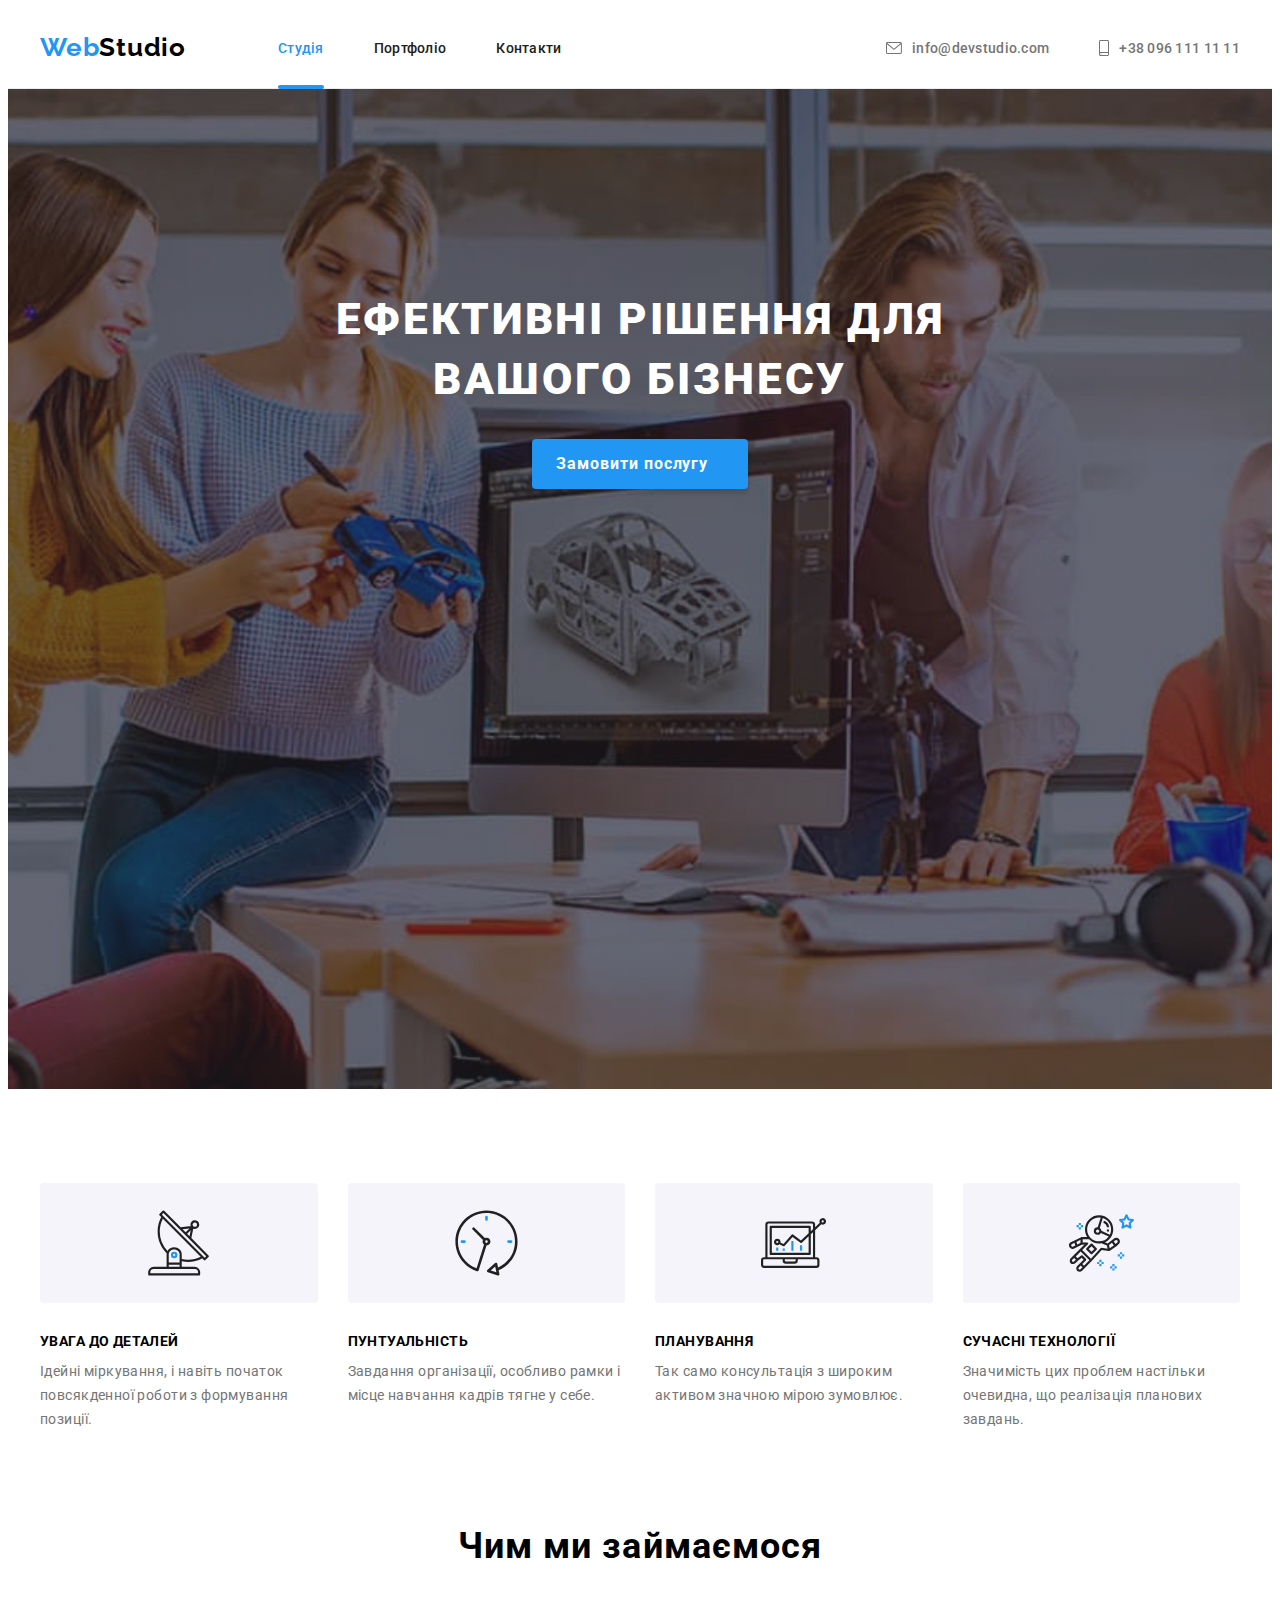
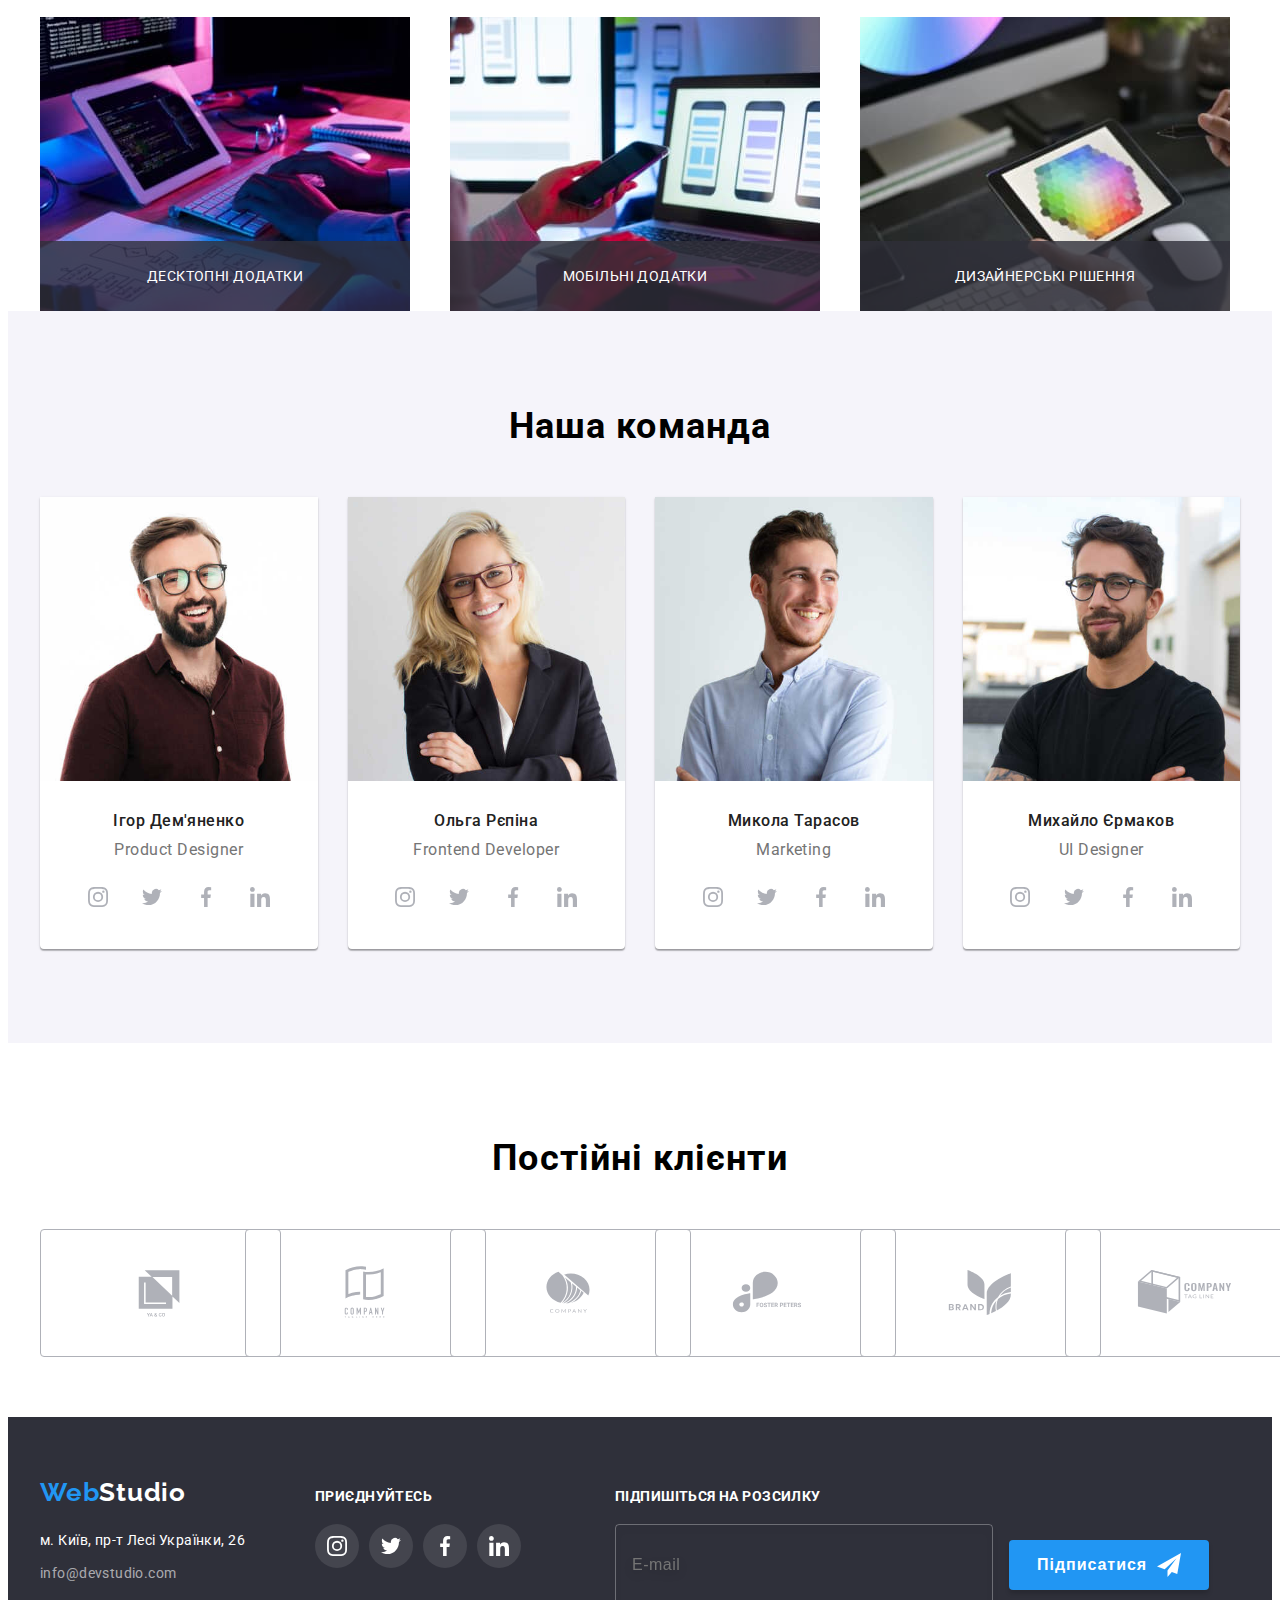
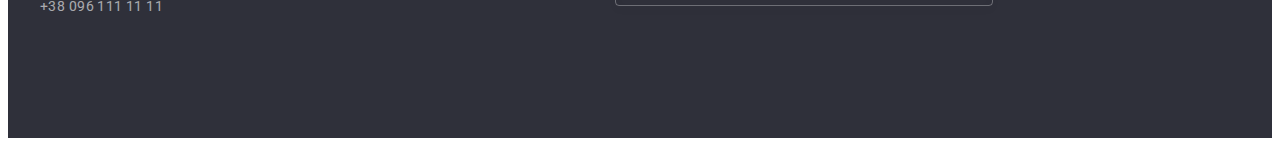
==== index.html @ 6d86aeab "portfolio-picture" ====
<!DOCTYPE html>
<html lang="uk">
  <head>
    <meta charset="UTF-8" />
    <meta http-equiv="X-UA-Compatible" content="IE=edge" />
    <meta name="viewport" content="width=device-width, initial-scale=1.0" />
    <title>Web Studio</title>
    <link
      rel="stylesheet"
      href="https://cdnjs.cloudflare.com/ajax/libs/modern-normalize/1.1.0/modern-normalize.min.css"
      integrity="sha512-wpPYUAdjBVSE4KJnH1VR1HeZfpl1ub8YT/NKx4PuQ5NmX2tKuGu6U/JRp5y+Y8XG2tV+wKQpNHVUX03MfMFn9Q=="
      crossorigin="anonymous"
      referrerpolicy="no-referrer"
    />
    <link rel="preconnect" href="https://fonts.gstatic.com" crossorigin />
    <link
      href="https://fonts.googleapis.com/css2?family=Raleway:wght@700&family=Roboto:wght@400;500;700;900&display=swap"
      rel="stylesheet"
    />
    <link
      rel="stylesheet"
      href="https://cdnjs.cloudflare.com/ajax/libs/animate.css/4.1.1/animate.min.css"
    />
    <link rel="stylesheet" href="./css/main.min.css" />
  </head>

  <body>
    <header class="header">
      <div class="container header__container">
        <nav class="navigation">
          <div class="logo">
            <a href="./index.html" class="logo__web navigation__logo"
              >Web<span class="logo__studio">Studio</span></a
            >
          </div>
          <ul class="list site-nav navigation__site-nav">
            <li class="site-nav__item">
              <a href="./index.html" class="link navigation__site-nav-link site-nav__link site-nav__link--active ">Студія</a>
            </li>
            <li class="site-nav__item">
              <a href="./portfolio.html" class="link navigation__site-nav-link site-nav__link ">Портфоліо</a>
            </li>
            <li class="site-nav__item"><a href="#" class="link navigation__site-nav-link site-nav__link ">Контакти</a></li>
          </ul>
        </nav>
        <ul class="list contacts header__contacts">
          <li class="header__contacts-item contacts__item">
            <a href="mailto:info@devstudio.com" class="link contacts__contact"
              ><svg width="16px" height="12px" class="contacts__icon">
                <use href="./images/icons.svg#icon-envelope"></use></svg
              >info@devstudio.com</a
            >
          </li>
          <li class="header__contacts-item contacts__item">
            <a href="tel:+380961111111" class="link contacts__contact"
              ><svg width="10px" height="16px" class="contacts__icon">
                <use href="./images/icons.svg#icon-smartphone"></use></svg
              >+38 096 111 11 11</a
            >
          </li>
        </ul>
        <button type="button" class="menu-open">
          <svg width="24px" height="16px" class="menu-icon" data-menu-open>
            <use href="./images/icons.svg#icon-menu"></use></svg
              >
        </button>
      </div>
      <div class="mob-menu is-hidden" data-menu>
        <div class="container">
          <div class="mob-menu-top">
          <button type="button" class="menu-close" data-menu-close>
            <svg width="19px" height="19px" class="menu-close-icon">
              <use href="./images/icons.svg#icon-menu-close"></use></svg
                >
          </button>
        
          <ul class="list mob-menu-nav">
                <li class="menu-nav-item">
                  <a href="./index.html" class="link mob-menu-nav-link ">Студія</a>
                </li>
                <li class="menu-nav-item">
                  <a href="./portfolio.html" class="link mob-menu-nav-link">Портфоліо</a>
                </li>
                <li class="menu-nav-item"><a href="#" class="link mob-menu-nav-link">Контакти</a></li>
          </ul>
        </div>
        <div class="mob-menu-button">
          <ul class="list mob-contacts">
            <li class="mob-contacts-item">
                <a href="tel:+380961111111" class="link mob-contacts-tel"
                  >+38 096 111 11 11</a
                >
              </li>
              <li class="mob-contacts-item">
                <a href="mailto:info@devstudio.com" class="link mob-contacts-mail"
                  >info@devstudio.com</a
                >
              </li>
              
          </ul>
          <ul class="mob-soc-list list">
                      <li class="mob-soc-item">
                        <a
                          href=""
                          class="mob-soc-link link"
                          target="_blank"
                          rel="noopener noreferrer nofollow"
                        >
                          Instagram</a>
                      </li>
                      <li class="mob-soc-item">
                        <a
                          href=""
                          class="mob-soc-link link"
                          target="_blank"
                          rel="noopener noreferrer nofollow"
                          >Twitter</a>
                      </li>
                      <li class="mob-soc-item">
                        <a
                          href=""
                          class="mob-soc-link link"
                          target="_blank"
                          rel="noopener noreferrer nofollow"
                          >Facebook</a>
                      </li>
                      <li class="mob-soc-item">
                        <a
                          href=""
                          class="mob-soc-link link"
                          target="_blank"
                          rel="noopener noreferrer nofollow"
                          >Linkedin</a>
                      </li>
                    </ul>
        </div>
        </div>
      </div>
    </header>

    <main>
      <section class="hero">
        <div class="container">
          <h1 class="hero__tittle">Ефективні рішення для вашого бізнесу</h1>
          <button type="button" class="button hero__button" data-modal-open>
            Замовити послугу
          </button>
        </div>
      </section>

      <section class="section features">
        <div class="container">
          <h2 class="invisible section-tittle">Наш підхід</h2>
          <ul class="features__list">
            <li class="features__item">
              <div class="features__list-container">
                <svg width="65px" height="70px" class="features__icon">
                  <use href="./images/icons.svg#icon-antenna"></use>
                </svg>
              </div>
              <h3 class="features__tittle">Увага до деталей</h3>
              <p class="features__text">
                Ідейні міркування, і навіть початок повсякденної роботи з
                формування позиції.
              </p>
            </li>
            <li class="features__item">
              <div class="features__list-container">
                <svg width="65px" height="70px" class="features__icon">
                  <use href="./images/icons.svg#icon-clock"></use>
                </svg>
              </div>
              <h3 class="features__tittle">Пунтуальність</h3>
              <p class="features__text">
                Завдання організації, особливо рамки і місце навчання кадрів
                тягне у себе.
              </p>
            </li>
            <li class="features__item">
              <div class="features__list-container">
                <svg width="65px" height="70px" class="features__icon">
                  <use href="./images/icons.svg#icon-diagram"></use>
                </svg>
              </div>
              <h3 class="features__tittle">Планування</h3>
              <p class="features__text">
                Так само консультація з широким активом значною мірою зумовлює.
              </p>
            </li>
            <li class="features__item">
              <div class="features__list-container">
                <svg width="65px" height="70px" class="features__icon">
                  <use href="./images/icons.svg#icon-astronaut"></use>
                </svg>
              </div>
              <h3 class="features__tittle">Сучасні технології</h3>
              <p class="features__text">
                Значимість цих проблем настільки очевидна, що реалізація
                планових завдань.
              </p>
            </li>
          </ul>
        </div>
      </section>
      <section class="our-work section">
        <div class="container">
          <h2 class="our-work-head section-tittle">Чим ми займаємося</h2>
          <ul class="our-work-list list">
            <li class="our-work-item">
              <p class="our-work-first">
                <img
                  src="./images/img11.jpg"
                  alt="Комп’ютерні додатки"
                  width="370"
                  height="294"
                />
                <p class="our-work-second">Десктопні додатки</p>
              </p>
            </li>
            <li class="our-work-item">
              <p class="our-work-first">
                <img
                  src="./images/img12.jpg"
                  alt="Мобільні додатки"
                  width="370"
                  height="294"
                />
                <p class="our-work-second">Мобільні додатки</p>
              </p>
            </li>
            <li class="our-work-item">
              <p class="our-work-first">
                <img
                  src="./images/img13.jpg"
                  alt="Дизайнерські рішення"
                  width="370"
                  height="294"
                />
                <p class="our-work-second">Дизайнерські рішення</p>
              </p>
            </li>
          </ul>
        </div>
      </section>
      <section class="section team">
        <div class="container">
          <h2 class="our-team section-tittle">Наша команда</h2>
          <ul class="our-team-list list">
            <li class="our-team-item">
              <picture>
                <source srcset="./images/team/img21.jpg 1x, ./images/team/img21-2x.jpg 2x"
                media="(min-width: 1200px)"/>
                <source srcset="./images/team/img21-tablet.jpg 1x, ./images/team/img21-tablet-2x.jpg 2x"
                media="(min-width: 768px)"/>
                <source srcset="./images/team/img21-mobile.jpg 1x, ./images/team/img21-mobile-2x.jpg 2x
                media="(max-width: 767px)"/>
              </picture>
              <img
                src="./images/team/img21-mobile.jpg"
                alt="Фото Ігор Дем'яненко"
                width="450"
                height="260"
              />
                    <div class="our-team-personal">
                <h3>Ігор Дем'яненко</h3>
                <p lang="en">Product Designer</p>
                <ul class="team-soc-list list">
                  <li class="team-soc-item">
                    <a
                      href=""
                      class="team-soc-link link"
                      target="_blank"
                      rel="noopener noreferrer nofollow"
                    >
                      <svg class="team-soc-icon" width="20" height="20">
                        <use
                          href="./images/icons.svg#icon-instagram"
                        ></use></svg
                    ></a>
                  </li>
                  <li class="team-soc-item">
                    <a
                      href=""
                      class="team-soc-link link"
                      target="_blank"
                      rel="noopener noreferrer nofollow"
                      ><svg class="team-soc-icon" width="20" height="20">
                        <use href="./images/icons.svg#icon-twitter"></use></svg
                    ></a>
                  </li>
                  <li class="team-soc-item">
                    <a
                      href=""
                      class="team-soc-link link"
                      target="_blank"
                      rel="noopener noreferrer nofollow"
                      ><svg class="team-soc-icon" width="20" height="20">
                        <use href="./images/icons.svg#icon-facebook"></use></svg
                    ></a>
                  </li>
                  <li class="team-soc-item">
                    <a
                      href=""
                      class="team-soc-link link"
                      target="_blank"
                      rel="noopener noreferrer nofollow"
                      ><svg class="team-soc-icon" width="20" height="20">
                        <use href="./images/icons.svg#icon-linkedin"></use></svg
                    ></a>
                  </li>
                </ul>
              </div>
            </li>
            <li class="our-team-item">
              <picture>
                <source srcset="./images/team/img22.jpg 1x, ./images/team/img22-2x.jpg 2x"
                media="(min-width: 1200px)"/>
                <source srcset="./images/team/img22-tablet.jpg 1x, ./images/team/img22-tablet-2x.jpg 2x"
                media="(min-width: 768px)"/>
                <source srcset="./images/team/img22-mobile.jpg 1x, ./images/team/img22-mobile-2x.jpg 2x
                media="(max-width: 767px)"/>
              </picture>
              <img
                src="./images/team/img22-mobile.jpg"
                alt="Фото Ольга Рєпіна"
                width="450"
                height="260"
              />
              <div class="our-team-personal">
                <h3>Ольга Рєпіна</h3>
                <p lang="en">Frontend Developer</p>
                <ul class="team-soc-list list">
                  <li class="team-soc-item">
                    <a
                      href=""
                      class="team-soc-link link"
                      target="_blank"
                      rel="noopener noreferrer nofollow"
                    >
                      <svg class="team-soc-icon" width="20" height="20">
                        <use
                          href="./images/icons.svg#icon-instagram"
                        ></use></svg
                    ></a>
                  </li>
                  <li class="team-soc-item">
                    <a
                      href=""
                      class="team-soc-link link"
                      target="_blank"
                      rel="noopener noreferrer nofollow"
                      ><svg class="team-soc-icon" width="20" height="20">
                        <use href="./images/icons.svg#icon-twitter"></use></svg
                    ></a>
                  </li>
                  <li class="team-soc-item">
                    <a
                      href=""
                      class="team-soc-link link"
                      target="_blank"
                      rel="noopener noreferrer nofollow"
                      ><svg class="team-soc-icon" width="20" height="20">
                        <use href="./images/icons.svg#icon-facebook"></use></svg
                    ></a>
                  </li>
                  <li class="team-soc-item">
                    <a
                      href=""
                      class="team-soc-link link"
                      target="_blank"
                      rel="noopener noreferrer nofollow"
                      ><svg class="team-soc-icon" width="20" height="20">
                        <use href="./images/icons.svg#icon-linkedin"></use></svg
                    ></a>
                  </li>
                </ul>
              </div>
            </li>
            <li class="our-team-item">
              <picture>
                <source srcset="./images/team/img23.jpg 1x, ./images/team/img23-2x.jpg 2x"
                media="(min-width: 1200px)"/>
                <source srcset="./images/team/img23-tablet.jpg 1x, ./images/team/img23-tablet-2x.jpg 2x"
                media="(min-width: 768px)"/>
                <source srcset="./images/team/img23-mobile.jpg 1x, ./images/team/img23-mobile-2x.jpg 2x
                media="(max-width: 767px)"/>
              </picture>
              <img
                src="./images/team/img23-mobile.jpg"
                alt="Фото Микола Тарасов"
                width="450"
                height="260"
              />
              <div class="our-team-personal">
                <h3>Микола Тарасов</h3>
                <p lang="en">Marketing</p>
                <ul class="team-soc-list list">
                  <li class="team-soc-item">
                    <a
                      href=""
                      class="team-soc-link link"
                      target="_blank"
                      rel="noopener noreferrer nofollow"
                    >
                      <svg class="team-soc-icon" width="20" height="20">
                        <use
                          href="./images/icons.svg#icon-instagram"
                        ></use></svg
                    ></a>
                  </li>
                  <li class="team-soc-item">
                    <a
                      href=""
                      class="team-soc-link link"
                      target="_blank"
                      rel="noopener noreferrer nofollow"
                      ><svg class="team-soc-icon" width="20" height="20">
                        <use href="./images/icons.svg#icon-twitter"></use></svg
                    ></a>
                  </li>
                  <li class="team-soc-item">
                    <a
                      href=""
                      class="team-soc-link link"
                      target="_blank"
                      rel="noopener noreferrer nofollow"
                      ><svg class="team-soc-icon" width="20" height="20">
                        <use href="./images/icons.svg#icon-facebook"></use></svg
                    ></a>
                  </li>
                  <li class="team-soc-item">
                    <a
                      href=""
                      class="team-soc-link link"
                      target="_blank"
                      rel="noopener noreferrer nofollow"
                      ><svg class="team-soc-icon" width="20" height="20">
                        <use href="./images/icons.svg#icon-linkedin"></use></svg
                    ></a>
                  </li>
                </ul>
              </div>
            </li>
            <li class="our-team-item">
              <picture>
                <source srcset="./images/team/img24.jpg 1x, ./images/team/img24-2x.jpg 2x"
                media="(min-width: 1200px)"/>
                <source srcset="./images/team/img24-tablet.jpg 1x, ./images/team/img24-tablet-2x.jpg 2x"
                media="(min-width: 768px)"/>
                <source srcset="./images/team/img24-mobile.jpg 1x, ./images/team/img24-mobile-2x.jpg 2x
                media="(max-width: 767px)"/>
              </picture>
              <img
                src="./images/team/img24-mobile.jpg"
                alt="Фото Михайло Єрмаков"
                width="450"
                height="260"
              />
              <div class="our-team-personal">
                <h3>Михайло Єрмаков</h3>
                <p lang="en">UI Designer</p>
                <ul class="team-soc-list list">
                  <li class="team-soc-item">
                    <a
                      href=""
                      class="team-soc-link link"
                      target="_blank"
                      rel="noopener noreferrer nofollow"
                    >
                      <svg class="team-soc-icon" width="20" height="20">
                        <use
                          href="./images/icons.svg#icon-instagram"
                        ></use></svg
                    ></a>
                  </li>
                  <li class="team-soc-item">
                    <a
                      href=""
                      class="team-soc-link link"
                      target="_blank"
                      rel="noopener noreferrer nofollow"
                      ><svg class="team-soc-icon" width="20" height="20">
                        <use href="./images/icons.svg#icon-twitter"></use></svg
                    ></a>
                  </li>
                  <li class="team-soc-item">
                    <a
                      href=""
                      class="team-soc-link link"
                      target="_blank"
                      rel="noopener noreferrer nofollow"
                      ><svg class="team-soc-icon" width="20" height="20">
                        <use href="./images/icons.svg#icon-facebook"></use></svg
                    ></a>
                  </li>
                  <li class="team-soc-item">
                    <a
                      href=""
                      class="team-soc-link link"
                      target="_blank"
                      rel="noopener noreferrer nofollow"
                      ><svg class="team-soc-icon" width="20" height="20">
                        <use href="./images/icons.svg#icon-linkedin"></use></svg
                    ></a>
                  </li>
                </ul>
              </div>
            </li>
          </ul>
        </div>
      </section>

      <section class="section clients">
        <div class="container">
          <h2 class="our-clients section-tittle">Постійні клієнти</h2>
          <ul class="our-clients-list list">
            <li class="our-clients-link">
              <a class="our-clients-item" href="./index.html">
                <svg width="106px" height="60" class="our-clients-icon">
                  <use href="./images/icons.svg#icon-logo-one"></use>
                </svg>
              </a>
            </li>
            <li class="our-clients-link">
              <a class="our-clients-item" href="./index.html">
                <svg width="106px" height="60" class="our-clients-icon">
                  <use href="./images/icons.svg#icon-logo-two"></use>
                </svg>
              </a>
            </li>
            <li class="our-clients-link">
              <a class="our-clients-item" href="./index.html">
                <svg width="106px" height="60" class="our-clients-icon">
                  <use href="./images/icons.svg#icon-logo-three"></use>
                </svg>
              </a>
            </li>
            <li class="our-clients-link">
              <a class="our-clients-item" href="./index.html">
                <svg width="106px" height="60" class="our-clients-icon">
                  <use href="./images/icons.svg#icon-logo-four"></use>
                </svg>
              </a>
            </li>
            <li class="our-clients-link">
              <a class="our-clients-item" href="./index.html">
                <svg width="106px" height="60" class="our-clients-icon">
                  <use href="./images/icons.svg#icon-logo-five"></use>
                </svg>
              </a>
            </li>
            <li class="our-clients-link">
              <a class="our-clients-item" href="./index.html">
                <svg width="106px" height="60" class="our-clients-icon">
                  <use href="./images/icons.svg#icon-logo-six"></use>
                </svg>
              </a>
            </li>
          </ul>
        </div>
      </section>
    </main>
    <footer class="footer">
      <div class="footer-main container">
        <div class="footer-tablet">
          <div class="footer-contacts">
            <div class="logo">
              <a href="/index.html" class="logo__web footer__logo"
                >Web<span class="logo__studio--footer">Studio</span></a
              >
            </div>
            <address class="footer-cont">
              <ul class="footer-list list">
                <li class="footer-item">
                  <a
                    href="https://goo.gl/maps/CPtrU1FHBa2aNyZL9"
                    target="_blank"
                    rel="noopener noreferrer nofollow"
                    class="adress"
                    >м. Київ, пр-т Лесі Українки, 26</a
                  >
                </li>
                <li class="footer-item">
                  <a href="mailto:info@devstudio.com" class="adress contact"
                    >info@devstudio.com</a
                  >
                </li>
                <li class="footer-item">
                  <a href="tel:+380961111111" class="contact"
                    >+38 096 111 11 11</a
                  >
                </li>
              </ul>
            </address>
          </div>
          <div class="footer-soc">
            <p class="footer-soc-title">Приєднуйтесь</p>
            <ul class="footer-soc-list list">
              <li class="footer-soc-item">
                <a
                  href=""
                  class="footer-soc-link link"
                  target="_blank"
                  rel="noopener noreferrer nofollow"
                >
                  <svg class="footer-soc-icon" width="20" height="20">
                    <use href="./images/icons.svg#icon-instagram"></use></svg
                ></a>
              </li>
              <li class="footer-soc-item">
                <a
                  href=""
                  class="footer-soc-link link"
                  target="_blank"
                  rel="noopener noreferrer nofollow"
                  ><svg class="footer-soc-icon" width="20" height="20">
                    <use href="./images/icons.svg#icon-twitter"></use></svg
                ></a>
              </li>
              <li class="footer-soc-item">
                <a
                  href=""
                  class="footer-soc-link link"
                  target="_blank"
                  rel="noopener noreferrer nofollow"
                  ><svg class="footer-soc-icon" width="20" height="20">
                    <use href="./images/icons.svg#icon-facebook"></use></svg
                ></a>
              </li>
              <li class="footer-soc-item">
                <a
                  href=""
                  class="footer-soc-link link"
                  target="_blank"
                  rel="noopener noreferrer nofollow"
                  ><svg class="footer-soc-icon" width="20" height="20">
                    <use href="./images/icons.svg#icon-linkedin"></use></svg
                ></a>
              </li>
            </ul>
          </div>
        </div>
        <div class="footer-subs">
          <p class="footer-soc-title">Підпишіться на розсилку</p>
          <form name="subscribe" class="footer-form">
            <label for="subscribe-email"></label>
            <input type="email" name="user-subs" class="modal-subs" placeholder="E-mail"
          required
          id="subscribe-email">
          <button type="submit" class="footer-button">Підписатися<svg class="footer-telegram" width="24" height="24">
                  <use href="./images/icons.svg#icon-send"></use></svg
              >            </button>
          </form>
          
        </div>
      </div>
    </footer>
    <div class="backdrop is-hidden" data-modal>
      <div class="modal">
        <button type="button" class="modal-close" data-modal-close>
          <svg class="modal-close-icon" width="18" height="18">
            <use href="./images/icons.svg#icon-close"></use>
          </svg>
        </button>
        <p class="modal-tittle">Залиште свої дані, ми вам передзвонимо</p>
        <form class="modal-form">
          <div class="modal-field">
            <label for="user-name" class="input-label">Ім’я</label>
            <div class="input-wrap">
              <input
                type="text"
                name="user-name"
                class="modal-input"
                placeholder=" "
                required
                id="user-name"
              />
              <svg class="modal-input-icon" width="18" height="18">
                <use href="./images/icons.svg#icon-person-black"></use>
              </svg>
            </div>
          </div>
          <div class="modal-field">
            <label for="user-phone" class="input-label">Телефон</label>
            <div class="input-wrap">
              <input
                type="tel"
                name="user-tel"
                class="modal-input"
                placeholder=" "
                required
                id="user-phone"
              />
              <svg class="modal-input-icon" width="18" height="18">
                <use href="./images/icons.svg#icon-phone-black"></use>
              </svg>
            </div>
          </div>
          <div class="modal-field">
            <label for="user-email" class="input-label">Пошта</label>
            <div class="input-wrap">
              <input
                type="email"
                name="user-email"
                class="modal-input"
                placeholder=" "
                required
                id="user-email"
              />
              <svg class="modal-input-icon" width="18" height="18">
                <use href="./images/icons.svg#icon-email-black"></use>
              </svg>
            </div>
          </div>
          <div class="modal-comment">
            <label for="user-comment" class="input-label">Коментар</label>
            <textarea
              name="user-comment"
              id="user-comment"
              class="modal-text"
              placeholder="Введіть текст"
            ></textarea>
          </div>
          <div class="checkbox-field">
            <label class="checkbox-label">
              <input
                type="checkbox"
                class="checkbox-input"
                name="agree-user"
                value="css"
              />
              <svg class="checkbox-icon" width="16" height="15">
                <use href="./images/icons.svg#icon-check"></use>
              </svg>
              <span class="checkbox-text"
                >Погоджуюся з розсилкою та приймаю </span
              ><a href="" class="checkbox-ok">Умови договору</a>
            </label>
          </div>
          <button type="submit" class="modal-button">Відправити</button>
        </form>
      </div>
    </div>
    <script src="./js/modal.js"></script>
    <script src="./js/menu.js"></script>
  </body>
</html>
---- css/main.min.css ----
:root{--primary-text-color: #757575;--secondary-text-color: #212121;--white-color: #ffffff;--black-color: #000000;--background-our-team: #f5f4fa;--background-hero-footer: #2f303a;--accent-color: #2196f3;--footer-contacts: rgba(255, 255, 255, 0.6);--icon-color: #afb1b8;--portfolio-works: #eeeeee;--us-distance: 94px;--transition-root-duration: 250ms;--transition-root-timing: cubic-bezier(0.4, 0, 0.2, 1);--hero-gradient: linear-gradient( rgba(47, 48, 58, 0.4), rgba(47, 48, 58, 0.4) )}.invisible{position:absolute;white-space:nowrap;width:1px;height:1px;overflow:hidden;border:0;padding:0;clip:rect(0 0 0 0);-webkit-clip-path:inset(50%);clip-path:inset(50%);margin:-1px}p,h1,h2,h3,h4,h5,h6{margin:0}ul,ol{margin:0;padding-left:0}button{cursor:pointer}address{font-style:normal}img{display:block;max-width:100%;height:auto}body{background-color:var(--white-color);color:var(--primary-text-color);font-family:"Roboto",sans-serif}.list{list-style:none}.link{text-decoration:none;font-weight:500;font-size:14px;line-height:1.1428571429;letter-spacing:.02em}.link{color:var(--secondary-text-color)}.contacts__contact,.menu-close,.menu-open,.modal,.backdrop,.button{transition-duration:var(--transition-root-duration);transition-timing-function:var(--transition-root-timing)}.footer-telegram,.modal-input-icon{transform:translateY(-50%);top:50%}.is-hidden{opacity:0;visibility:hidden;pointer-events:none}.container{width:100%;padding-left:15px;padding-right:15px;margin:0 auto}@media screen and (min-width: 480px){.container{max-width:480px}}@media screen and (min-width: 768px){.container{max-width:768px}}@media screen and (min-width: 1200px){.container{max-width:1200px}}.button{font-family:inherit;font-weight:700;font-size:16px;line-height:1.875;letter-spacing:.06em;color:var(--white-color);background:var(--accent-color);box-shadow:0px 4px 4px rgba(0,0,0,.15);border:none;border-radius:4px;cursor:pointer;min-width:216px;transition-property:background-color}.button:hover,.button:focus{background-color:#188ce8}.section-tittle{text-align:center;font-weight:700;font-size:36px;line-height:1.1666666667;letter-spacing:.03em;color:var(--black-color)}.backdrop{width:100%;height:100%;background:rgba(0,0,0,.2);position:fixed;top:0;transition-property:opacity,visibility}.modal{width:450px;min-height:581px;background-color:var(--white-color);border-radius:4px;position:absolute;top:50%;left:50%;padding:40px;transform:translate(-50%, -50%) rotate(0);transition-property:transform,border-radius}@media screen and (min-width: 768px){.modal{width:450px}}@media screen and (min-width: 1200px){.modal{width:528px}}.backdrop.is-hidden .modal{transform:translate(-50%, -50%) scale(2.5);border-radius:50%}.modal-close{width:30px;height:30px;background-color:rgba(0,0,0,0);border:1px solid rgba(0,0,0,.1);border-radius:50%;position:absolute;right:8px;top:8px;display:flex;align-items:center;justify-content:center;cursor:pointer}.modal-close-icon:hover,.modal-close-icon:focus{fill:var(--accent-color)}.modal-tittle{font-weight:700;font-size:20px;line-height:1.15;text-align:center;letter-spacing:.03em;color:var(--secondary-text-color);margin-bottom:12px}.modal-field{margin-bottom:10px}.input-wrap{position:relative}.modal-input{width:100%;height:40px;border:1px solid rgba(33,33,33,.2);border-radius:4px;padding-left:30px;outline:rgba(0,0,0,0)}.modal-input:focus{border-color:var(--accent-color)}.modal-input:hover{cursor:pointer}.modal-input:not(:focus):not(:-moz-placeholder-shown):valid{background-color:rgba(0,128,0,.373)}.modal-input:not(:focus):not(:-ms-input-placeholder):valid{background-color:rgba(0,128,0,.373)}.modal-input:not(:focus):not(:placeholder-shown):valid{background-color:rgba(0,128,0,.373)}.modal-input:not(:focus):not(:-moz-placeholder-shown):invalid{background-color:rgba(128,32,0,.373)}.modal-input:not(:focus):not(:-ms-input-placeholder):invalid{background-color:rgba(128,32,0,.373)}.modal-input:not(:focus):not(:placeholder-shown):invalid{background-color:rgba(128,32,0,.373)}.modal-input::-moz-placeholder{color:var(--accent-color);font-size:12px;line-height:1.1666666667;letter-spacing:.01em;color:rgba(117,117,117,.5)}.modal-input:-ms-input-placeholder{color:var(--accent-color);font-size:12px;line-height:1.1666666667;letter-spacing:.01em;color:rgba(117,117,117,.5)}.modal-input::placeholder{color:var(--accent-color);font-size:12px;line-height:1.1666666667;letter-spacing:.01em;color:rgba(117,117,117,.5)}.modal-text{width:100%;height:120px;border:1px solid rgba(33,33,33,.2);border-radius:5px;padding:16px 12px;resize:none;border:1px solid rgba(33,33,33,.2);border-radius:4px}.modal-text:focus{outline-color:var(--accent-color);fill:var(--accent-color)}.modal-text:hover{cursor:pointer}.modal-text::-moz-placeholder{font-size:12px;line-height:1.1666666667;letter-spacing:.01em;color:rgba(117,117,117,.5)}.modal-text:-ms-input-placeholder{font-size:12px;line-height:1.1666666667;letter-spacing:.01em;color:rgba(117,117,117,.5)}.modal-text::placeholder{font-size:12px;line-height:1.1666666667;letter-spacing:.01em;color:rgba(117,117,117,.5)}.input-label{font-size:12px;line-height:1.1666666667;color:var(--primary-text-color);margin-bottom:4px}.modal-input-icon{position:absolute;left:8px}.modal-input:focus+.modal-input-icon{fill:var(--accent-color)}.modal-comment{margin-bottom:20px;font-size:12px;line-height:1.1666666667;letter-spacing:.01em;font-size:12px;line-height:1.1666666667;letter-spacing:.01em}.modal-button{font-family:inherit;font-weight:700;font-size:16px;line-height:1.875;letter-spacing:.06em;display:flex;display:block;align-items:center;text-align:center;color:var(--white-color);background:var(--accent-color);box-shadow:0px 4px 4px rgba(0,0,0,.15);border:none;border-radius:4px;cursor:pointer;min-width:200px;padding:10px 52px;margin:0 auto;transition-property:background-color;transition-duration:var(--transition-root-duration);transition-timing-function:var(--transition-root-timing)}.modal-button:hover,.modal-button:focus{background-color:#188ce8}.checkbox-input{position:absolute;white-space:nowrap;width:1px;height:1px;overflow:hidden;border:0;padding:0;clip:rect(0 0 0 0);-webkit-clip-path:inset(50%);clip-path:inset(50%);margin:-1px}.checkbox-label{display:flex;align-items:center;justify-content:center;margin-bottom:30px;cursor:pointer}.checkbox-icon{display:inline-block;width:16px;height:15px;border:2px solid var(--secondary-text-color);border-radius:2px;fill:rgba(0,0,0,0)}.checkbox-input:checked+.checkbox-icon{background-color:var(--accent-color);border-color:var(--accent-color);background-origin:border-box;fill:var(--white-color);background-size:cover;border:0px;transition-property:background-color;transition-duration:var(--transition-root-duration);transition-timing-function:var(--transition-root-timing)}.checkbox-text{margin-left:9px;font-size:14px;line-height:1.71;letter-spacing:.03em;color:var(--primary-text-color)}.checkbox-ok{font-size:14px;line-height:1.71;letter-spacing:.03em;-webkit-text-decoration-line:underline;text-decoration-line:underline;color:var(--accent-color)}.logo__web,.logo__studio{text-decoration:none;font-family:"Raleway";font-style:normal;font-weight:700;font-size:26px;line-height:1.1923076923;letter-spacing:.03em}.logo__web{color:var(--accent-color)}.navigation__logo{display:flex;padding-top:16px;padding-bottom:16px}@media screen and (min-width: 768px){.navigation__logo{padding-top:26px;padding-bottom:26px}}@media screen and (min-width: 1200px){.navigation__logo{padding-top:24px;padding-bottom:25px}}.logo__studio{color:var(--black-color)}.logo__studio--footer{color:var(--white-color)}.footer__logo{display:block;text-align:center;padding:0;margin-bottom:20px}@media screen and (min-width: 768px){.footer__logo{text-align:center;padding:0;margin-bottom:20px}}@media screen and (min-width: 1200px){.footer__logo{display:flex;text-align:left;padding:0;margin-bottom:20px}}.header{border-bottom:1px solid #ececec}.header__container{display:flex;align-items:center;justify-content:space-between}.navigation{display:flex;align-items:center}.navigation__site-nav{display:none;margin-left:93px}@media screen and (min-width: 768px){.navigation__site-nav{display:flex;margin-left:87px}}@media screen and (min-width: 1200px){.navigation__site-nav{display:flex;margin-left:92px}}.navigation__site-nav-link{display:block;padding-top:32px;padding-bottom:32px}.site-nav__link{transition-property:color;transition-duration:var(--transition-root-duration);transition-timing-function:var(--transition-root-timing)}.site-nav__link:hover,.site-nav__link:focus{color:var(--accent-color)}.site-nav__item{position:relative}.site-nav__item:not(:last-child){margin-right:50px}.site-nav__link--active{color:var(--accent-color)}.site-nav__link--active::after{content:"";position:absolute;width:100%;height:4px;left:0;bottom:-1px;background:var(--accent-color);border-radius:2px}.header__contacts{margin-left:auto;display:none;align-items:center}@media screen and (min-width: 768px){.header__contacts{display:block}}@media screen and (min-width: 1200px){.header__contacts{margin-left:auto;display:flex;align-items:center}}.header__contacts-item{align-items:center}@media screen and (min-width: 768px){.header__contacts-item:not(:last-child){margin-bottom:10px}}@media screen and (min-width: 1200px){.header__contacts-item:not(:last-child){margin-bottom:0;margin-right:50px}}.menu-open{width:40px;height:40px;border:none;margin-left:auto;fill:#000;background-color:rgba(0,0,0,0);align-items:center;justify-content:center;cursor:pointer}@media screen and (min-width: 768px){.menu-open{display:none}}@media screen and (min-width: 1200px){.menu-open{display:none}}.menu-icon{align-items:center;justify-content:center}.menu-icon:hover,.menu-icon:focus{background-color:#2196f3;fill:var(--white-color)}.mob-menu{width:100vw;height:100vh;top:0;position:fixed;z-index:1;background-color:#fff;padding:48px 40px}.mob-menu>.container{height:100%;display:flex;flex-direction:column;justify-content:space-between;overflow:auto}.menu-close{position:absolute;right:15px;top:10px}.menu-close{width:40px;height:40px;border:none;margin-left:auto;fill:#000;background-color:rgba(0,0,0,0);align-items:center;justify-content:center;cursor:pointer}.menu-close .menu-close-icon{align-items:center;justify-content:center}.menu-close .menu-close-icon:hover,.menu-close .menu-close-icon:focus{fill:var(--accent-color)}.mob-menu-nav{margin-bottom:10px}.menu-nav-item:not(:last-child){margin-bottom:32px}.mob-menu-nav-link{font-weight:500;font-size:8.3vw;line-height:1.175;letter-spacing:.02em;color:var(--secondary-text-color)}.mob-contacts{margin-bottom:64px}.mob-contacts-item:not(:last-child){margin-bottom:32px}.mob-contacts-tel{font-weight:500;font-size:7.1vw;line-height:1.1764705882;letter-spacing:.02em;color:var(--accent-color)}.mob-contacts-mail{font-weight:500;font-size:5vw;line-height:1.1666666667;letter-spacing:.02em;color:var(--primary-text-color)}.mob-soc-list{display:flex}.mob-soc-item:not(:last-child){border-right:1px solid rgba(33,33,33,.2);padding-right:10px;margin-right:10px}.mob-soc-link{font-weight:500;font-size:3.75vw;line-height:1.2222222222;letter-spacing:.02em;color:var(--accent-color)}.contacts__contact{color:var(--primary-text-color);transition-property:color}.contacts__contact:hover,.contacts__contact:focus{color:var(--accent-color)}.contacts__icon{fill:currentColor;margin-right:10px}@media screen and (min-width: 1200px){.contacts__item .contacts__contact{display:flex;align-items:center;padding:32px 0px}}.hero{background-color:var(--background-hero-footer);margin-left:auto;margin-right:auto;background-image:var(--hero-gradient),url(../images/hero-bg/hero-bg-mobile.jpg);background-repeat:no-repeat;background-position:center;background-size:cover;max-width:480px;height:400px;padding-top:118px;padding-bottom:118px}@media(min-device-pixel-ratio: 2),(-webkit-min-device-pixel-ratio: 2),(min-resolution: 192dpi),(min-resolution: 2dppx){.hero{background-image:var(--hero-gradient),url(../images/hero-bg/hero-bg-mobile-2x.jpg)}}@media screen and (min-width: 481px)and (max-width: 768px){.hero{background-image:var(--hero-gradient),url(../images/hero-bg/hero-bg-tablet.jpg);min-width:481px;max-width:768px;height:400px;padding-top:118px;padding-bottom:118px}}@media screen and (min-width: 481px)and (max-width: 768px)and (min-device-pixel-ratio: 2),screen and (min-width: 481px)and (max-width: 768px)and (-webkit-min-device-pixel-ratio: 2),screen and (min-width: 481px)and (max-width: 768px)and (min-resolution: 192dpi),screen and (min-width: 481px)and (max-width: 768px)and (min-resolution: 2dppx){.hero{background-image:var(--hero-gradient),url(../images/hero-bg/hero-bg-tablet-2x.jpg)}}@media screen and (min-width: 769px){.hero{background-image:var(--hero-gradient),url(../images/hero-bg/hero-bg-desktop.jpg);min-width:769px;max-width:1600px;height:600px;padding-top:200px;padding-bottom:200px}}@media screen and (min-width: 769px)and (min-device-pixel-ratio: 2),screen and (min-width: 769px)and (-webkit-min-device-pixel-ratio: 2),screen and (min-width: 769px)and (min-resolution: 192dpi),screen and (min-width: 769px)and (min-resolution: 2dppx){.hero{background-image:var(--hero-gradient),url(../images/hero-bg/hero-bg-desktop-2x.jpg)}}.hero__tittle{margin-left:auto;margin-right:auto;margin-bottom:30px;text-transform:uppercase;text-align:center;color:var(--white-color);font-weight:900;font-size:5.41vw;line-height:1.6153846154;letter-spacing:.06em}@media screen and (min-width: 480px){.hero__tittle{max-width:360px;font-weight:900;font-size:26px;line-height:1.6153846154;letter-spacing:.06em}}@media screen and (min-width: 768px){.hero__tittle{max-width:550px;font-weight:900;font-size:3.39vw;line-height:1.6153846154;letter-spacing:.06em}}@media screen and (min-width: 1200px){.hero__tittle{max-width:696px;font-weight:900;font-size:44px;line-height:1.3636363636;letter-spacing:.06em}}.hero__button{display:flex;align-items:center;text-align:center;padding:10px 24px;margin:0 auto}.features{padding:60px 0}@media screen and (min-width: 1200px){.features{padding:var(--us-distance) 0}}.features__item{list-style:none;height:248px;width:calc((100% - 0px)/1)}@media screen and (min-width: 768px){.features__item{width:calc((100% - 30px)/2)}}@media screen and (min-width: 1200px){.features__item{width:calc((100% - 90px)/4)}}.features__list{display:flex;flex-wrap:wrap}@media screen and (min-width: 768px){.features__list{gap:30px}}@media screen and (min-width: 1200px){.features__list{gap:30px}}.features__tittle{font-weight:700;font-size:14px;line-height:1.1428571429;letter-spacing:.03em;text-transform:uppercase;color:var(--black-color);margin-bottom:10px;text-align:center}@media screen and (min-width: 768px){.features__tittle{text-align:left}}@media screen and (min-width: 1200px){.features__tittle{text-align:left}}.features__list-container{display:flex;background-color:var(--background-our-team);height:120px;justify-content:center;align-items:center;border-radius:4px;margin-bottom:30px}.features__text{font-size:14px;line-height:1.7142857143;letter-spacing:.03em;color:var(--primary-text-color)}.our-work{padding-bottom:var(--us-distance) 15px}@media screen and (max-width: 1199px){.our-work{position:absolute;white-space:nowrap;width:1px;height:1px;overflow:hidden;border:0;padding:0;clip:rect(0 0 0 0);-webkit-clip-path:inset(50%);clip-path:inset(50%);margin:-1px}}.our-work-head{margin-bottom:50px}.our-work-item{width:calc((100% - 60px)/3);position:relative}.our-work-list{display:flex;gap:30px}.our-work-second{position:absolute;bottom:0;left:0;width:370px;height:70px;text-align:center;font-size:14px;line-height:1.1428571429;letter-spacing:.03em;text-transform:uppercase;display:flex;align-items:center;justify-content:center;color:var(--white-color);background-color:rgba(47,48,58,.8)}.team{padding:60px 0}@media screen and (min-width: 1200px){.team{padding:var(--us-distance) 0}}.section.team{background-color:var(--background-our-team)}.section.team p,.section.team h3{text-align:center;font-size:16px;line-height:1.1875;letter-spacing:.03em}.section.team h3{font-weight:500;color:var(--secondary-text-color);margin-bottom:10px}.section.team p{color:var(--primary-text-color);margin-bottom:16px}.section.team li{background-color:var(--white-color)}.our-team{margin-bottom:50px}.our-team-item{box-shadow:0px 1px 3px rgba(0,0,0,.12),0px 1px 1px rgba(0,0,0,.14),0px 2px 1px rgba(0,0,0,.2);border-radius:0px 0px 4px 4px;width:100%}@media screen and (min-width: 768px){.our-team-item{flex-basis:calc((100% - 30px)/2)}}@media screen and (min-width: 1200px){.our-team-item{flex-basis:calc((100% - 90px)/4)}}.our-team-personal{padding:30px}.our-team-list{display:flex;flex-wrap:wrap}@media screen and (min-width: 768px){.our-team-list{gap:30px}}@media screen and (min-width: 1200px){.our-team-list{gap:30px}}.team-soc-list{display:flex;justify-content:center;gap:10px}.team-soc-item{width:44px;height:44px}.team-soc-link{width:100%;height:100%;border-radius:50%;display:flex;align-items:center;justify-content:center;fill:#afb1b8;transition-property:background-color,fill;transition-duration:var(--transition-root-duration);transition-timing-function:var(--transition-root-timing)}.team-soc-link:hover,.team-soc-link:focus{background-color:#2196f3;fill:var(--white-color)}.clients{padding:60px 0}@media screen and (min-width: 1200px){.clients{padding:var(--us-distance) 0}}.our-clients{margin-bottom:30px}@media screen and (min-width: 1200px){.our-clients{margin-bottom:50px}}.our-clients-list{display:flex;flex-wrap:wrap;gap:30px}.our-clients-link{width:calc((100% - 30px)/2)}@media screen and (min-width: 768px){.our-clients-link{width:calc((100% - 60px)/3)}}@media screen and (min-width: 1200px){.our-clients-link{width:calc((100% - 150px)/6)}}.our-clients-item{padding:16px 52px;width:100%;height:100%;border:1px solid var(--icon-color);border-radius:4px;display:flex;align-items:center;justify-content:center;transition-property:border-color;transition-duration:var(--transition-root-duration);transition-timing-function:var(--transition-root-timing)}@media screen and (min-width: 768px){.our-clients-item{padding:16px 60px}}@media screen and (min-width: 1200px){.our-clients-item{padding:16px 32px}}.our-clients-item:hover,.our-clients-item:focus{border-color:var(--accent-color)}.our-clients-icon{fill:var(--icon-color)}.our-clients-item:hover .our-clients-icon,.our-clients-item:focus .our-clients-icon{fill:var(--accent-color)}.our-clients-item .our-clients-icon{transition-property:fill;transition-duration:var(--transition-root-duration);transition-timing-function:var(--transition-root-timing)}.footer{background-color:var(--background-hero-footer);padding:60px 0}@media screen and (min-width: 768px){.footer-tablet{display:flex;align-items:baseline;justify-content:center;margin-bottom:60px}}@media screen and (min-width: 1200px){.footer-tablet{display:flex;justify-content:start;align-items:baseline;margin-bottom:0}}@media screen and (min-width: 768px){.footer-main{align-items:baseline}}@media screen and (min-width: 1200px){.footer-main{display:flex;align-items:baseline}}@media screen and (min-width: 768px){.footer-contacts{margin-right:165px}}@media screen and (min-width: 1200px){.footer-contacts{margin-right:70px}}.footer .adress,.footer .contact{text-decoration:none;font-size:14px;line-height:1.7142857143;letter-spacing:.03em;font-style:normal}.footer .adress{color:var(--white-color)}.footer .contact{color:var(--footer-contacts)}.footer-item{text-align:center}@media screen and (min-width: 1200px){.footer-item{text-align:left}}.footer-item:not(:last-child){margin-bottom:9px}.footer-cont{margin-bottom:60px}.footer-soc{align-items:center;margin-bottom:40px}.footer-soc-title{margin-bottom:20px;font-weight:700;font-size:14px;line-height:1.1428571429;letter-spacing:.03em;text-transform:uppercase;color:var(--white-color);text-align:center}@media screen and (min-width: 1200px){.footer-soc-title{text-align:left}}.footer-soc-list{display:flex;justify-content:center;gap:10px}.footer-soc-item{width:44px;height:44px}.footer-soc-link{width:100%;height:100%;border-radius:50%;display:flex;align-items:center;justify-content:center;fill:#fff;background-color:rgba(255,255,255,.1);transition-property:background,fill;transition-duration:var(--transition-root-duration);transition-timing-function:var(--transition-root-timing)}.footer-soc-link:hover,.footer-soc-link:focus{background-color:#2196f3;fill:var(--white-color)}.footer-subs{text-align:center}@media screen and (min-width: 768px){.footer-subs{text-align:center}}@media screen and (min-width: 1200px){.footer-subs{margin-left:var(--us-distance)}}.modal-subs{width:100%;height:50px;padding-top:15px;padding-bottom:15px;padding-left:16px;margin-bottom:20px;font-size:16px;line-height:1.25;letter-spacing:.03em;color:rgba(255,255,255,.6);background-color:rgba(0,0,0,0);border:1px solid rgba(255,255,255,.3);filter:drop-shadow(0px 4px 4px rgba(0, 0, 0, 0.15));border-radius:4px}@media screen and (min-width: 481px)and (max-width: 768px){.modal-subs{width:450px;margin-left:auto;margin-right:auto;display:flex}}@media screen and (min-width: 1200px){.modal-subs{max-width:none;margin-bottom:0;margin-right:12px;width:358px}}.footer-button{position:relative;align-items:center;text-align:left;width:200px;height:50px;font-weight:700;font-size:16px;line-height:1.88;letter-spacing:.06em;color:var(--white-color);padding:10px 28px;background:var(--accent-color);box-shadow:0px 4px 4px rgba(0,0,0,.15);border:none;border-radius:4px}.footer-telegram{position:absolute;right:28px;margin-left:10px;fill:var(--white-color)}.our-works-section{padding:var(--us-distance) 0px}.our-works-button{font-family:inherit;text-align:center;font-weight:500;font-size:16px;line-height:1.625;letter-spacing:.03em;color:var(--secondary-text-color);border:none;height:38px;left:593px;top:174px;background:var(--background-our-team);border-radius:4px;cursor:pointer;padding:6px 22px;transition-property:background,fill;transition-duration:var(--transition-root-duration);transition-timing-function:var(--transition-root-timing)}.our-works-button:hover,.our-works-button:focus{height:38px;left:593px;top:174px;color:var(--portfolio-works);background:var(--accent-color);box-shadow:0px 3px 1px rgba(0,0,0,.1);border-radius:4px}.our-works{display:flex;flex-wrap:wrap;gap:8px;max-width:575px;margin-left:auto;margin-right:auto;margin-left:auto;margin-right:auto;margin-bottom:50px}.example-name{margin-bottom:4px;font-weight:700;font-size:18px;line-height:2;letter-spacing:.06em;color:var(--black-color)}.example-descr{font-size:16px;line-height:1.875;letter-spacing:.03em;color:var(--primary-text-color)}.examle-item{background-color:#eee}.example{display:flex;flex-wrap:wrap;gap:30px}@media screen and (min-width: 768px){.example{gap:30px}}@media screen and (min-width: 1200px){.example{gap:30px}}@media screen and (min-width: 768px){.example-item{flex-basis:calc((100% - 30px)/2)}}@media screen and (min-width: 1200px){.example-item{flex-basis:calc((100% - 60px)/3)}}.example-link{display:block;align-items:center;justify-content:center;transition-property:box-shadow;transition-duration:var(--transition-root-duration);transition-timing-function:var(--transition-root-timing)}.example-link:hover,.example-link:focus{box-shadow:0px 1px 1px rgba(0,0,0,.12),0px 4px 4px rgba(0,0,0,.06),1px 4px 6px rgba(0,0,0,.16)}.example-top-wrap{position:relative;overflow:hidden}.example-top-text{position:absolute;top:0;padding:77px 24px;font-weight:400;font-size:18px;line-height:1.56;letter-spacing:.03em;color:var(--white-color);background-color:rgba(33,150,243,.9);transform:translateY(100%);transition-property:transform;transition-duration:var(--transition-root-duration);transition-timing-function:var(--transition-root-timing);overflow:auto}.example-item:hover .example-top-text{transform:translateY(0)}@media screen and (min-width: 768px){.example-top-text{padding-top:49px;padding-bottom:77px;padding-left:24px;padding-right:24px}}@media screen and (min-width: 1200px){.example-top-text{padding:63px 24px}}.example-text{padding:20px 24px;border:1px solid #eee;border-top:none}/*# sourceMappingURL=main.min.css.map */
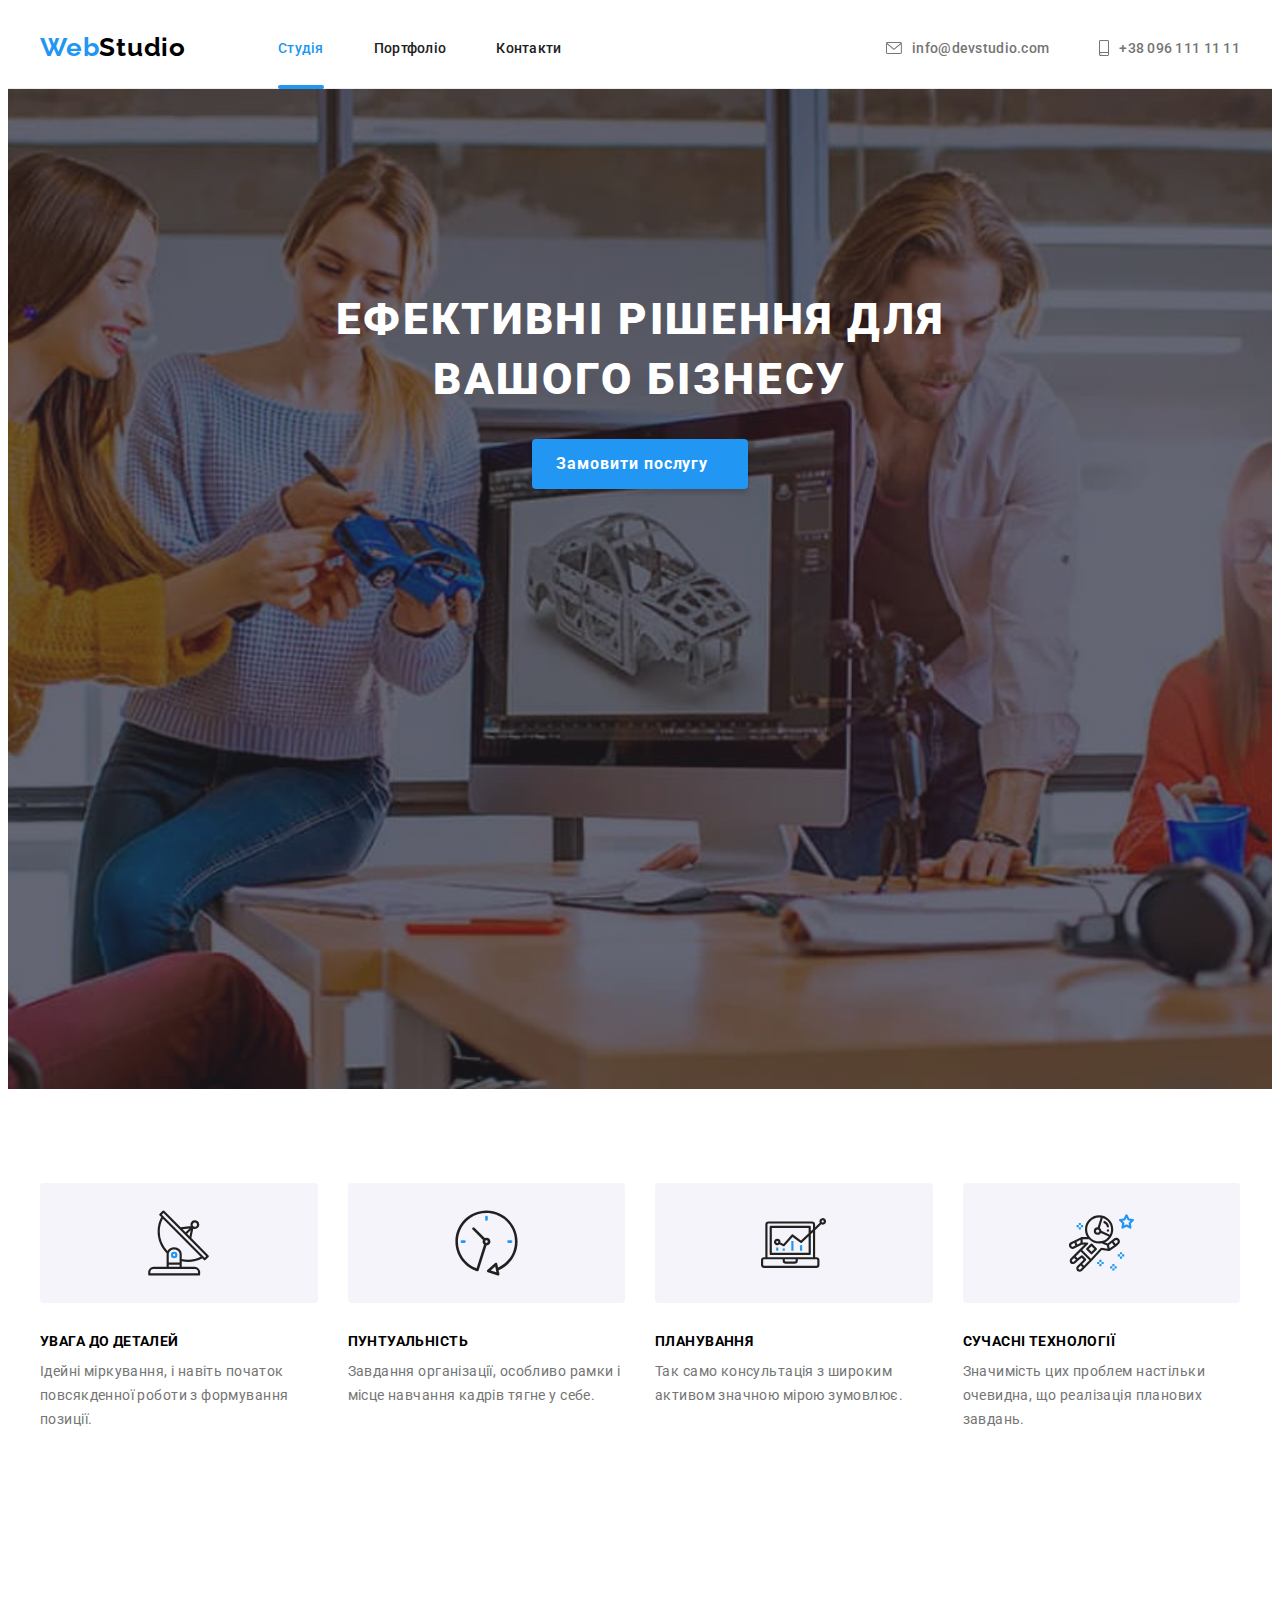
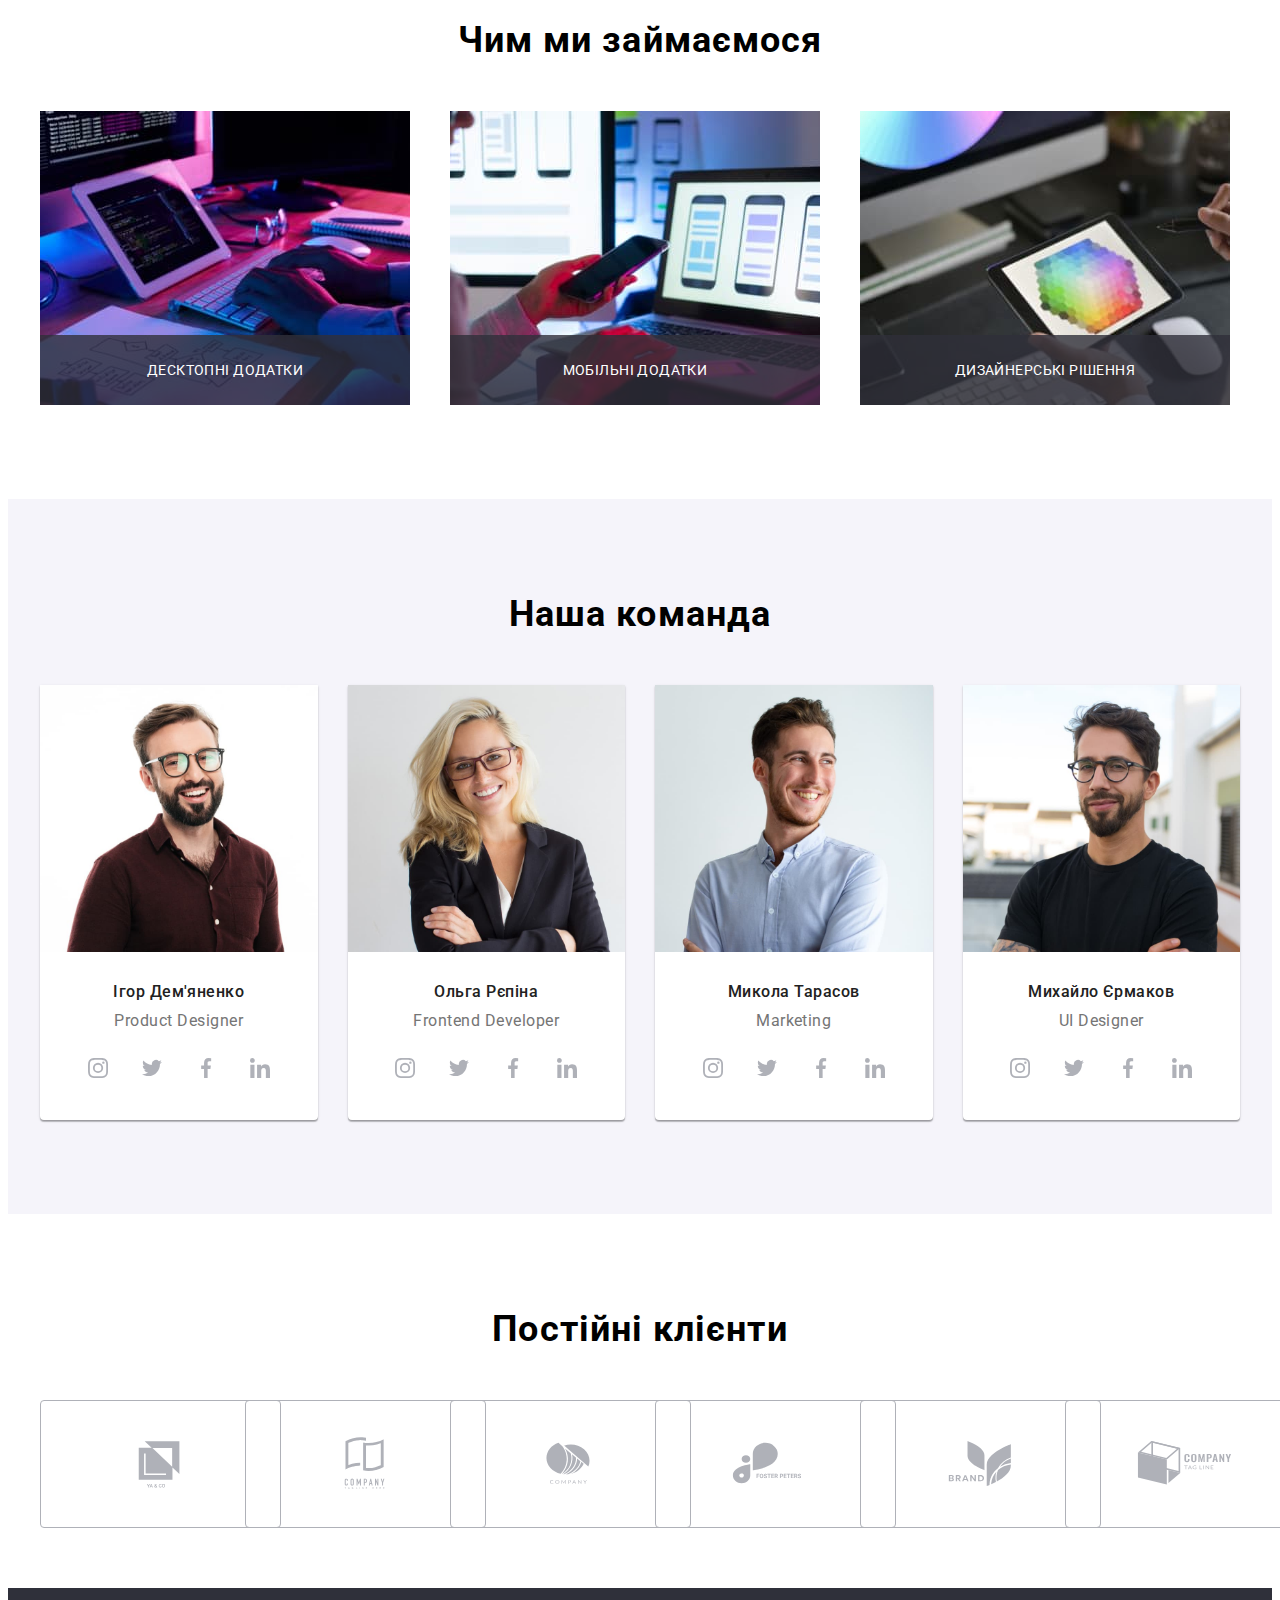
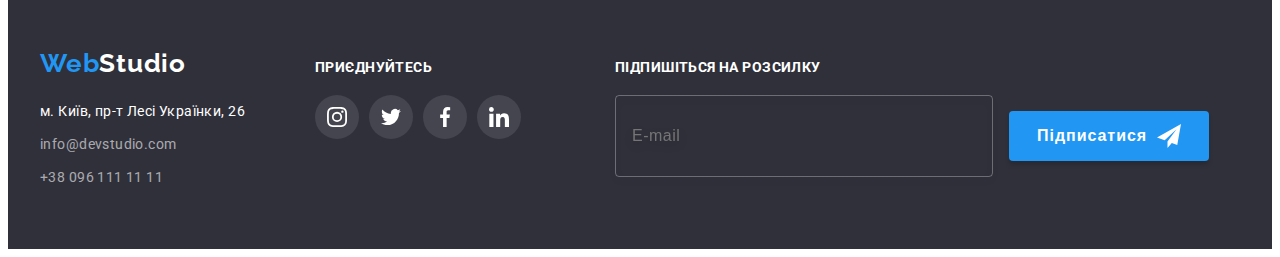
==== commit 8669c55f: "26112022" ====
--- a/index.html
+++ b/index.html
@@ -252,15 +252,16 @@
                 media="(min-width: 1200px)"/>
                 <source srcset="./images/team/img21-tablet.jpg 1x, ./images/team/img21-tablet-2x.jpg 2x"
                 media="(min-width: 768px)"/>
-                <source srcset="./images/team/img21-mobile.jpg 1x, ./images/team/img21-mobile-2x.jpg 2x
+                <source srcset="./images/team/img21-mobile.jpg 1x, ./images/team/img21-mobile-2x.jpg 2x"
                 media="(max-width: 767px)"/>
-              </picture>
-              <img
+                <img
                 src="./images/team/img21-mobile.jpg"
                 alt="Фото Ігор Дем'яненко"
                 width="450"
                 height="260"
               />
+              </picture>
+              
                     <div class="our-team-personal">
                 <h3>Ігор Дем'яненко</h3>
                 <p lang="en">Product Designer</p>
@@ -317,15 +318,16 @@
                 media="(min-width: 1200px)"/>
                 <source srcset="./images/team/img22-tablet.jpg 1x, ./images/team/img22-tablet-2x.jpg 2x"
                 media="(min-width: 768px)"/>
-                <source srcset="./images/team/img22-mobile.jpg 1x, ./images/team/img22-mobile-2x.jpg 2x
+                <source srcset="./images/team/img22-mobile.jpg 1x, ./images/team/img22-mobile-2x.jpg 2x"
                 media="(max-width: 767px)"/>
-              </picture>
-              <img
+                <img
                 src="./images/team/img22-mobile.jpg"
                 alt="Фото Ольга Рєпіна"
                 width="450"
                 height="260"
               />
+              </picture>
+              
               <div class="our-team-personal">
                 <h3>Ольга Рєпіна</h3>
                 <p lang="en">Frontend Developer</p>
@@ -382,15 +384,16 @@
                 media="(min-width: 1200px)"/>
                 <source srcset="./images/team/img23-tablet.jpg 1x, ./images/team/img23-tablet-2x.jpg 2x"
                 media="(min-width: 768px)"/>
-                <source srcset="./images/team/img23-mobile.jpg 1x, ./images/team/img23-mobile-2x.jpg 2x
+                <source srcset="./images/team/img23-mobile.jpg 1x, ./images/team/img23-mobile-2x.jpg 2x"
                 media="(max-width: 767px)"/>
-              </picture>
-              <img
+                <img
                 src="./images/team/img23-mobile.jpg"
                 alt="Фото Микола Тарасов"
                 width="450"
                 height="260"
               />
+              </picture>
+              
               <div class="our-team-personal">
                 <h3>Микола Тарасов</h3>
                 <p lang="en">Marketing</p>
@@ -447,15 +450,15 @@
                 media="(min-width: 1200px)"/>
                 <source srcset="./images/team/img24-tablet.jpg 1x, ./images/team/img24-tablet-2x.jpg 2x"
                 media="(min-width: 768px)"/>
-                <source srcset="./images/team/img24-mobile.jpg 1x, ./images/team/img24-mobile-2x.jpg 2x
+                <source srcset="./images/team/img24-mobile.jpg 1x, ./images/team/img24-mobile-2x.jpg 2x"
                 media="(max-width: 767px)"/>
-              </picture>
-              <img
+                <img
                 src="./images/team/img24-mobile.jpg"
                 alt="Фото Михайло Єрмаков"
                 width="450"
                 height="260"
               />
+              </picture>
               <div class="our-team-personal">
                 <h3>Михайло Єрмаков</h3>
                 <p lang="en">UI Designer</p>
--- a/css/main.min.css
+++ b/css/main.min.css
@@ -1 +1 @@
-:root{--primary-text-color: #757575;--secondary-text-color: #212121;--white-color: #ffffff;--black-color: #000000;--background-our-team: #f5f4fa;--background-hero-footer: #2f303a;--accent-color: #2196f3;--footer-contacts: rgba(255, 255, 255, 0.6);--icon-color: #afb1b8;--portfolio-works: #eeeeee;--us-distance: 94px;--transition-root-duration: 250ms;--transition-root-timing: cubic-bezier(0.4, 0, 0.2, 1);--hero-gradient: linear-gradient( rgba(47, 48, 58, 0.4), rgba(47, 48, 58, 0.4) )}.invisible{position:absolute;white-space:nowrap;width:1px;height:1px;overflow:hidden;border:0;padding:0;clip:rect(0 0 0 0);-webkit-clip-path:inset(50%);clip-path:inset(50%);margin:-1px}p,h1,h2,h3,h4,h5,h6{margin:0}ul,ol{margin:0;padding-left:0}button{cursor:pointer}address{font-style:normal}img{display:block;max-width:100%;height:auto}body{background-color:var(--white-color);color:var(--primary-text-color);font-family:"Roboto",sans-serif}.list{list-style:none}.link{text-decoration:none;font-weight:500;font-size:14px;line-height:1.1428571429;letter-spacing:.02em}.link{color:var(--secondary-text-color)}.contacts__contact,.menu-close,.menu-open,.modal,.backdrop,.button{transition-duration:var(--transition-root-duration);transition-timing-function:var(--transition-root-timing)}.footer-telegram,.modal-input-icon{transform:translateY(-50%);top:50%}.is-hidden{opacity:0;visibility:hidden;pointer-events:none}.container{width:100%;padding-left:15px;padding-right:15px;margin:0 auto}@media screen and (min-width: 480px){.container{max-width:480px}}@media screen and (min-width: 768px){.container{max-width:768px}}@media screen and (min-width: 1200px){.container{max-width:1200px}}.button{font-family:inherit;font-weight:700;font-size:16px;line-height:1.875;letter-spacing:.06em;color:var(--white-color);background:var(--accent-color);box-shadow:0px 4px 4px rgba(0,0,0,.15);border:none;border-radius:4px;cursor:pointer;min-width:216px;transition-property:background-color}.button:hover,.button:focus{background-color:#188ce8}.section-tittle{text-align:center;font-weight:700;font-size:36px;line-height:1.1666666667;letter-spacing:.03em;color:var(--black-color)}.backdrop{width:100%;height:100%;background:rgba(0,0,0,.2);position:fixed;top:0;transition-property:opacity,visibility}.modal{width:450px;min-height:581px;background-color:var(--white-color);border-radius:4px;position:absolute;top:50%;left:50%;padding:40px;transform:translate(-50%, -50%) rotate(0);transition-property:transform,border-radius}@media screen and (min-width: 768px){.modal{width:450px}}@media screen and (min-width: 1200px){.modal{width:528px}}.backdrop.is-hidden .modal{transform:translate(-50%, -50%) scale(2.5);border-radius:50%}.modal-close{width:30px;height:30px;background-color:rgba(0,0,0,0);border:1px solid rgba(0,0,0,.1);border-radius:50%;position:absolute;right:8px;top:8px;display:flex;align-items:center;justify-content:center;cursor:pointer}.modal-close-icon:hover,.modal-close-icon:focus{fill:var(--accent-color)}.modal-tittle{font-weight:700;font-size:20px;line-height:1.15;text-align:center;letter-spacing:.03em;color:var(--secondary-text-color);margin-bottom:12px}.modal-field{margin-bottom:10px}.input-wrap{position:relative}.modal-input{width:100%;height:40px;border:1px solid rgba(33,33,33,.2);border-radius:4px;padding-left:30px;outline:rgba(0,0,0,0)}.modal-input:focus{border-color:var(--accent-color)}.modal-input:hover{cursor:pointer}.modal-input:not(:focus):not(:-moz-placeholder-shown):valid{background-color:rgba(0,128,0,.373)}.modal-input:not(:focus):not(:-ms-input-placeholder):valid{background-color:rgba(0,128,0,.373)}.modal-input:not(:focus):not(:placeholder-shown):valid{background-color:rgba(0,128,0,.373)}.modal-input:not(:focus):not(:-moz-placeholder-shown):invalid{background-color:rgba(128,32,0,.373)}.modal-input:not(:focus):not(:-ms-input-placeholder):invalid{background-color:rgba(128,32,0,.373)}.modal-input:not(:focus):not(:placeholder-shown):invalid{background-color:rgba(128,32,0,.373)}.modal-input::-moz-placeholder{color:var(--accent-color);font-size:12px;line-height:1.1666666667;letter-spacing:.01em;color:rgba(117,117,117,.5)}.modal-input:-ms-input-placeholder{color:var(--accent-color);font-size:12px;line-height:1.1666666667;letter-spacing:.01em;color:rgba(117,117,117,.5)}.modal-input::placeholder{color:var(--accent-color);font-size:12px;line-height:1.1666666667;letter-spacing:.01em;color:rgba(117,117,117,.5)}.modal-text{width:100%;height:120px;border:1px solid rgba(33,33,33,.2);border-radius:5px;padding:16px 12px;resize:none;border:1px solid rgba(33,33,33,.2);border-radius:4px}.modal-text:focus{outline-color:var(--accent-color);fill:var(--accent-color)}.modal-text:hover{cursor:pointer}.modal-text::-moz-placeholder{font-size:12px;line-height:1.1666666667;letter-spacing:.01em;color:rgba(117,117,117,.5)}.modal-text:-ms-input-placeholder{font-size:12px;line-height:1.1666666667;letter-spacing:.01em;color:rgba(117,117,117,.5)}.modal-text::placeholder{font-size:12px;line-height:1.1666666667;letter-spacing:.01em;color:rgba(117,117,117,.5)}.input-label{font-size:12px;line-height:1.1666666667;color:var(--primary-text-color);margin-bottom:4px}.modal-input-icon{position:absolute;left:8px}.modal-input:focus+.modal-input-icon{fill:var(--accent-color)}.modal-comment{margin-bottom:20px;font-size:12px;line-height:1.1666666667;letter-spacing:.01em;font-size:12px;line-height:1.1666666667;letter-spacing:.01em}.modal-button{font-family:inherit;font-weight:700;font-size:16px;line-height:1.875;letter-spacing:.06em;display:flex;display:block;align-items:center;text-align:center;color:var(--white-color);background:var(--accent-color);box-shadow:0px 4px 4px rgba(0,0,0,.15);border:none;border-radius:4px;cursor:pointer;min-width:200px;padding:10px 52px;margin:0 auto;transition-property:background-color;transition-duration:var(--transition-root-duration);transition-timing-function:var(--transition-root-timing)}.modal-button:hover,.modal-button:focus{background-color:#188ce8}.checkbox-input{position:absolute;white-space:nowrap;width:1px;height:1px;overflow:hidden;border:0;padding:0;clip:rect(0 0 0 0);-webkit-clip-path:inset(50%);clip-path:inset(50%);margin:-1px}.checkbox-label{display:flex;align-items:center;justify-content:center;margin-bottom:30px;cursor:pointer}.checkbox-icon{display:inline-block;width:16px;height:15px;border:2px solid var(--secondary-text-color);border-radius:2px;fill:rgba(0,0,0,0)}.checkbox-input:checked+.checkbox-icon{background-color:var(--accent-color);border-color:var(--accent-color);background-origin:border-box;fill:var(--white-color);background-size:cover;border:0px;transition-property:background-color;transition-duration:var(--transition-root-duration);transition-timing-function:var(--transition-root-timing)}.checkbox-text{margin-left:9px;font-size:14px;line-height:1.71;letter-spacing:.03em;color:var(--primary-text-color)}.checkbox-ok{font-size:14px;line-height:1.71;letter-spacing:.03em;-webkit-text-decoration-line:underline;text-decoration-line:underline;color:var(--accent-color)}.logo__web,.logo__studio{text-decoration:none;font-family:"Raleway";font-style:normal;font-weight:700;font-size:26px;line-height:1.1923076923;letter-spacing:.03em}.logo__web{color:var(--accent-color)}.navigation__logo{display:flex;padding-top:16px;padding-bottom:16px}@media screen and (min-width: 768px){.navigation__logo{padding-top:26px;padding-bottom:26px}}@media screen and (min-width: 1200px){.navigation__logo{padding-top:24px;padding-bottom:25px}}.logo__studio{color:var(--black-color)}.logo__studio--footer{color:var(--white-color)}.footer__logo{display:block;text-align:center;padding:0;margin-bottom:20px}@media screen and (min-width: 768px){.footer__logo{text-align:center;padding:0;margin-bottom:20px}}@media screen and (min-width: 1200px){.footer__logo{display:flex;text-align:left;padding:0;margin-bottom:20px}}.header{border-bottom:1px solid #ececec}.header__container{display:flex;align-items:center;justify-content:space-between}.navigation{display:flex;align-items:center}.navigation__site-nav{display:none;margin-left:93px}@media screen and (min-width: 768px){.navigation__site-nav{display:flex;margin-left:87px}}@media screen and (min-width: 1200px){.navigation__site-nav{display:flex;margin-left:92px}}.navigation__site-nav-link{display:block;padding-top:32px;padding-bottom:32px}.site-nav__link{transition-property:color;transition-duration:var(--transition-root-duration);transition-timing-function:var(--transition-root-timing)}.site-nav__link:hover,.site-nav__link:focus{color:var(--accent-color)}.site-nav__item{position:relative}.site-nav__item:not(:last-child){margin-right:50px}.site-nav__link--active{color:var(--accent-color)}.site-nav__link--active::after{content:"";position:absolute;width:100%;height:4px;left:0;bottom:-1px;background:var(--accent-color);border-radius:2px}.header__contacts{margin-left:auto;display:none;align-items:center}@media screen and (min-width: 768px){.header__contacts{display:block}}@media screen and (min-width: 1200px){.header__contacts{margin-left:auto;display:flex;align-items:center}}.header__contacts-item{align-items:center}@media screen and (min-width: 768px){.header__contacts-item:not(:last-child){margin-bottom:10px}}@media screen and (min-width: 1200px){.header__contacts-item:not(:last-child){margin-bottom:0;margin-right:50px}}.menu-open{width:40px;height:40px;border:none;margin-left:auto;fill:#000;background-color:rgba(0,0,0,0);align-items:center;justify-content:center;cursor:pointer}@media screen and (min-width: 768px){.menu-open{display:none}}@media screen and (min-width: 1200px){.menu-open{display:none}}.menu-icon{align-items:center;justify-content:center}.menu-icon:hover,.menu-icon:focus{background-color:#2196f3;fill:var(--white-color)}.mob-menu{width:100vw;height:100vh;top:0;position:fixed;z-index:1;background-color:#fff;padding:48px 40px}.mob-menu>.container{height:100%;display:flex;flex-direction:column;justify-content:space-between;overflow:auto}.menu-close{position:absolute;right:15px;top:10px}.menu-close{width:40px;height:40px;border:none;margin-left:auto;fill:#000;background-color:rgba(0,0,0,0);align-items:center;justify-content:center;cursor:pointer}.menu-close .menu-close-icon{align-items:center;justify-content:center}.menu-close .menu-close-icon:hover,.menu-close .menu-close-icon:focus{fill:var(--accent-color)}.mob-menu-nav{margin-bottom:10px}.menu-nav-item:not(:last-child){margin-bottom:32px}.mob-menu-nav-link{font-weight:500;font-size:8.3vw;line-height:1.175;letter-spacing:.02em;color:var(--secondary-text-color)}.mob-contacts{margin-bottom:64px}.mob-contacts-item:not(:last-child){margin-bottom:32px}.mob-contacts-tel{font-weight:500;font-size:7.1vw;line-height:1.1764705882;letter-spacing:.02em;color:var(--accent-color)}.mob-contacts-mail{font-weight:500;font-size:5vw;line-height:1.1666666667;letter-spacing:.02em;color:var(--primary-text-color)}.mob-soc-list{display:flex}.mob-soc-item:not(:last-child){border-right:1px solid rgba(33,33,33,.2);padding-right:10px;margin-right:10px}.mob-soc-link{font-weight:500;font-size:3.75vw;line-height:1.2222222222;letter-spacing:.02em;color:var(--accent-color)}.contacts__contact{color:var(--primary-text-color);transition-property:color}.contacts__contact:hover,.contacts__contact:focus{color:var(--accent-color)}.contacts__icon{fill:currentColor;margin-right:10px}@media screen and (min-width: 1200px){.contacts__item .contacts__contact{display:flex;align-items:center;padding:32px 0px}}.hero{background-color:var(--background-hero-footer);margin-left:auto;margin-right:auto;background-image:var(--hero-gradient),url(../images/hero-bg/hero-bg-mobile.jpg);background-repeat:no-repeat;background-position:center;background-size:cover;max-width:480px;height:400px;padding-top:118px;padding-bottom:118px}@media(min-device-pixel-ratio: 2),(-webkit-min-device-pixel-ratio: 2),(min-resolution: 192dpi),(min-resolution: 2dppx){.hero{background-image:var(--hero-gradient),url(../images/hero-bg/hero-bg-mobile-2x.jpg)}}@media screen and (min-width: 481px)and (max-width: 768px){.hero{background-image:var(--hero-gradient),url(../images/hero-bg/hero-bg-tablet.jpg);min-width:481px;max-width:768px;height:400px;padding-top:118px;padding-bottom:118px}}@media screen and (min-width: 481px)and (max-width: 768px)and (min-device-pixel-ratio: 2),screen and (min-width: 481px)and (max-width: 768px)and (-webkit-min-device-pixel-ratio: 2),screen and (min-width: 481px)and (max-width: 768px)and (min-resolution: 192dpi),screen and (min-width: 481px)and (max-width: 768px)and (min-resolution: 2dppx){.hero{background-image:var(--hero-gradient),url(../images/hero-bg/hero-bg-tablet-2x.jpg)}}@media screen and (min-width: 769px){.hero{background-image:var(--hero-gradient),url(../images/hero-bg/hero-bg-desktop.jpg);min-width:769px;max-width:1600px;height:600px;padding-top:200px;padding-bottom:200px}}@media screen and (min-width: 769px)and (min-device-pixel-ratio: 2),screen and (min-width: 769px)and (-webkit-min-device-pixel-ratio: 2),screen and (min-width: 769px)and (min-resolution: 192dpi),screen and (min-width: 769px)and (min-resolution: 2dppx){.hero{background-image:var(--hero-gradient),url(../images/hero-bg/hero-bg-desktop-2x.jpg)}}.hero__tittle{margin-left:auto;margin-right:auto;margin-bottom:30px;text-transform:uppercase;text-align:center;color:var(--white-color);font-weight:900;font-size:5.41vw;line-height:1.6153846154;letter-spacing:.06em}@media screen and (min-width: 480px){.hero__tittle{max-width:360px;font-weight:900;font-size:26px;line-height:1.6153846154;letter-spacing:.06em}}@media screen and (min-width: 768px){.hero__tittle{max-width:550px;font-weight:900;font-size:3.39vw;line-height:1.6153846154;letter-spacing:.06em}}@media screen and (min-width: 1200px){.hero__tittle{max-width:696px;font-weight:900;font-size:44px;line-height:1.3636363636;letter-spacing:.06em}}.hero__button{display:flex;align-items:center;text-align:center;padding:10px 24px;margin:0 auto}.features{padding:60px 0}@media screen and (min-width: 1200px){.features{padding:var(--us-distance) 0}}.features__item{list-style:none;height:248px;width:calc((100% - 0px)/1)}@media screen and (min-width: 768px){.features__item{width:calc((100% - 30px)/2)}}@media screen and (min-width: 1200px){.features__item{width:calc((100% - 90px)/4)}}.features__list{display:flex;flex-wrap:wrap}@media screen and (min-width: 768px){.features__list{gap:30px}}@media screen and (min-width: 1200px){.features__list{gap:30px}}.features__tittle{font-weight:700;font-size:14px;line-height:1.1428571429;letter-spacing:.03em;text-transform:uppercase;color:var(--black-color);margin-bottom:10px;text-align:center}@media screen and (min-width: 768px){.features__tittle{text-align:left}}@media screen and (min-width: 1200px){.features__tittle{text-align:left}}.features__list-container{display:flex;background-color:var(--background-our-team);height:120px;justify-content:center;align-items:center;border-radius:4px;margin-bottom:30px}.features__text{font-size:14px;line-height:1.7142857143;letter-spacing:.03em;color:var(--primary-text-color)}.our-work{padding-bottom:var(--us-distance) 15px}@media screen and (max-width: 1199px){.our-work{position:absolute;white-space:nowrap;width:1px;height:1px;overflow:hidden;border:0;padding:0;clip:rect(0 0 0 0);-webkit-clip-path:inset(50%);clip-path:inset(50%);margin:-1px}}.our-work-head{margin-bottom:50px}.our-work-item{width:calc((100% - 60px)/3);position:relative}.our-work-list{display:flex;gap:30px}.our-work-second{position:absolute;bottom:0;left:0;width:370px;height:70px;text-align:center;font-size:14px;line-height:1.1428571429;letter-spacing:.03em;text-transform:uppercase;display:flex;align-items:center;justify-content:center;color:var(--white-color);background-color:rgba(47,48,58,.8)}.team{padding:60px 0}@media screen and (min-width: 1200px){.team{padding:var(--us-distance) 0}}.section.team{background-color:var(--background-our-team)}.section.team p,.section.team h3{text-align:center;font-size:16px;line-height:1.1875;letter-spacing:.03em}.section.team h3{font-weight:500;color:var(--secondary-text-color);margin-bottom:10px}.section.team p{color:var(--primary-text-color);margin-bottom:16px}.section.team li{background-color:var(--white-color)}.our-team{margin-bottom:50px}.our-team-item{box-shadow:0px 1px 3px rgba(0,0,0,.12),0px 1px 1px rgba(0,0,0,.14),0px 2px 1px rgba(0,0,0,.2);border-radius:0px 0px 4px 4px;width:100%}@media screen and (min-width: 768px){.our-team-item{flex-basis:calc((100% - 30px)/2)}}@media screen and (min-width: 1200px){.our-team-item{flex-basis:calc((100% - 90px)/4)}}.our-team-personal{padding:30px}.our-team-list{display:flex;flex-wrap:wrap}@media screen and (min-width: 768px){.our-team-list{gap:30px}}@media screen and (min-width: 1200px){.our-team-list{gap:30px}}.team-soc-list{display:flex;justify-content:center;gap:10px}.team-soc-item{width:44px;height:44px}.team-soc-link{width:100%;height:100%;border-radius:50%;display:flex;align-items:center;justify-content:center;fill:#afb1b8;transition-property:background-color,fill;transition-duration:var(--transition-root-duration);transition-timing-function:var(--transition-root-timing)}.team-soc-link:hover,.team-soc-link:focus{background-color:#2196f3;fill:var(--white-color)}.clients{padding:60px 0}@media screen and (min-width: 1200px){.clients{padding:var(--us-distance) 0}}.our-clients{margin-bottom:30px}@media screen and (min-width: 1200px){.our-clients{margin-bottom:50px}}.our-clients-list{display:flex;flex-wrap:wrap;gap:30px}.our-clients-link{width:calc((100% - 30px)/2)}@media screen and (min-width: 768px){.our-clients-link{width:calc((100% - 60px)/3)}}@media screen and (min-width: 1200px){.our-clients-link{width:calc((100% - 150px)/6)}}.our-clients-item{padding:16px 52px;width:100%;height:100%;border:1px solid var(--icon-color);border-radius:4px;display:flex;align-items:center;justify-content:center;transition-property:border-color;transition-duration:var(--transition-root-duration);transition-timing-function:var(--transition-root-timing)}@media screen and (min-width: 768px){.our-clients-item{padding:16px 60px}}@media screen and (min-width: 1200px){.our-clients-item{padding:16px 32px}}.our-clients-item:hover,.our-clients-item:focus{border-color:var(--accent-color)}.our-clients-icon{fill:var(--icon-color)}.our-clients-item:hover .our-clients-icon,.our-clients-item:focus .our-clients-icon{fill:var(--accent-color)}.our-clients-item .our-clients-icon{transition-property:fill;transition-duration:var(--transition-root-duration);transition-timing-function:var(--transition-root-timing)}.footer{background-color:var(--background-hero-footer);padding:60px 0}@media screen and (min-width: 768px){.footer-tablet{display:flex;align-items:baseline;justify-content:center;margin-bottom:60px}}@media screen and (min-width: 1200px){.footer-tablet{display:flex;justify-content:start;align-items:baseline;margin-bottom:0}}@media screen and (min-width: 768px){.footer-main{align-items:baseline}}@media screen and (min-width: 1200px){.footer-main{display:flex;align-items:baseline}}@media screen and (min-width: 768px){.footer-contacts{margin-right:165px}}@media screen and (min-width: 1200px){.footer-contacts{margin-right:70px}}.footer .adress,.footer .contact{text-decoration:none;font-size:14px;line-height:1.7142857143;letter-spacing:.03em;font-style:normal}.footer .adress{color:var(--white-color)}.footer .contact{color:var(--footer-contacts)}.footer-item{text-align:center}@media screen and (min-width: 1200px){.footer-item{text-align:left}}.footer-item:not(:last-child){margin-bottom:9px}.footer-cont{margin-bottom:60px}.footer-soc{align-items:center;margin-bottom:40px}.footer-soc-title{margin-bottom:20px;font-weight:700;font-size:14px;line-height:1.1428571429;letter-spacing:.03em;text-transform:uppercase;color:var(--white-color);text-align:center}@media screen and (min-width: 1200px){.footer-soc-title{text-align:left}}.footer-soc-list{display:flex;justify-content:center;gap:10px}.footer-soc-item{width:44px;height:44px}.footer-soc-link{width:100%;height:100%;border-radius:50%;display:flex;align-items:center;justify-content:center;fill:#fff;background-color:rgba(255,255,255,.1);transition-property:background,fill;transition-duration:var(--transition-root-duration);transition-timing-function:var(--transition-root-timing)}.footer-soc-link:hover,.footer-soc-link:focus{background-color:#2196f3;fill:var(--white-color)}.footer-subs{text-align:center}@media screen and (min-width: 768px){.footer-subs{text-align:center}}@media screen and (min-width: 1200px){.footer-subs{margin-left:var(--us-distance)}}.modal-subs{width:100%;height:50px;padding-top:15px;padding-bottom:15px;padding-left:16px;margin-bottom:20px;font-size:16px;line-height:1.25;letter-spacing:.03em;color:rgba(255,255,255,.6);background-color:rgba(0,0,0,0);border:1px solid rgba(255,255,255,.3);filter:drop-shadow(0px 4px 4px rgba(0, 0, 0, 0.15));border-radius:4px}@media screen and (min-width: 481px)and (max-width: 768px){.modal-subs{width:450px;margin-left:auto;margin-right:auto;display:flex}}@media screen and (min-width: 1200px){.modal-subs{max-width:none;margin-bottom:0;margin-right:12px;width:358px}}.footer-button{position:relative;align-items:center;text-align:left;width:200px;height:50px;font-weight:700;font-size:16px;line-height:1.88;letter-spacing:.06em;color:var(--white-color);padding:10px 28px;background:var(--accent-color);box-shadow:0px 4px 4px rgba(0,0,0,.15);border:none;border-radius:4px}.footer-telegram{position:absolute;right:28px;margin-left:10px;fill:var(--white-color)}.our-works-section{padding:var(--us-distance) 0px}.our-works-button{font-family:inherit;text-align:center;font-weight:500;font-size:16px;line-height:1.625;letter-spacing:.03em;color:var(--secondary-text-color);border:none;height:38px;left:593px;top:174px;background:var(--background-our-team);border-radius:4px;cursor:pointer;padding:6px 22px;transition-property:background,fill;transition-duration:var(--transition-root-duration);transition-timing-function:var(--transition-root-timing)}.our-works-button:hover,.our-works-button:focus{height:38px;left:593px;top:174px;color:var(--portfolio-works);background:var(--accent-color);box-shadow:0px 3px 1px rgba(0,0,0,.1);border-radius:4px}.our-works{display:flex;flex-wrap:wrap;gap:8px;max-width:575px;margin-left:auto;margin-right:auto;margin-left:auto;margin-right:auto;margin-bottom:50px}.example-name{margin-bottom:4px;font-weight:700;font-size:18px;line-height:2;letter-spacing:.06em;color:var(--black-color)}.example-descr{font-size:16px;line-height:1.875;letter-spacing:.03em;color:var(--primary-text-color)}.examle-item{background-color:#eee}.example{display:flex;flex-wrap:wrap;gap:30px}@media screen and (min-width: 768px){.example{gap:30px}}@media screen and (min-width: 1200px){.example{gap:30px}}@media screen and (min-width: 768px){.example-item{flex-basis:calc((100% - 30px)/2)}}@media screen and (min-width: 1200px){.example-item{flex-basis:calc((100% - 60px)/3)}}.example-link{display:block;align-items:center;justify-content:center;transition-property:box-shadow;transition-duration:var(--transition-root-duration);transition-timing-function:var(--transition-root-timing)}.example-link:hover,.example-link:focus{box-shadow:0px 1px 1px rgba(0,0,0,.12),0px 4px 4px rgba(0,0,0,.06),1px 4px 6px rgba(0,0,0,.16)}.example-top-wrap{position:relative;overflow:hidden}.example-top-text{position:absolute;top:0;padding:77px 24px;font-weight:400;font-size:18px;line-height:1.56;letter-spacing:.03em;color:var(--white-color);background-color:rgba(33,150,243,.9);transform:translateY(100%);transition-property:transform;transition-duration:var(--transition-root-duration);transition-timing-function:var(--transition-root-timing);overflow:auto}.example-item:hover .example-top-text{transform:translateY(0)}@media screen and (min-width: 768px){.example-top-text{padding-top:49px;padding-bottom:77px;padding-left:24px;padding-right:24px}}@media screen and (min-width: 1200px){.example-top-text{padding:63px 24px}}.example-text{padding:20px 24px;border:1px solid #eee;border-top:none}/*# sourceMappingURL=main.min.css.map */+:root{--primary-text-color: #757575;--secondary-text-color: #212121;--white-color: #ffffff;--black-color: #000000;--background-our-team: #f5f4fa;--background-hero-footer: #2f303a;--accent-color: #2196f3;--footer-contacts: rgba(255, 255, 255, 0.6);--icon-color: #afb1b8;--portfolio-works: #eeeeee;--us-distance: 94px;--transition-root-duration: 250ms;--transition-root-timing: cubic-bezier(0.4, 0, 0.2, 1);--hero-gradient: linear-gradient( rgba(47, 48, 58, 0.4), rgba(47, 48, 58, 0.4) )}.invisible{position:absolute;white-space:nowrap;width:1px;height:1px;overflow:hidden;border:0;padding:0;clip:rect(0 0 0 0);-webkit-clip-path:inset(50%);clip-path:inset(50%);margin:-1px}p,h1,h2,h3,h4,h5,h6{margin:0}ul,ol{margin:0;padding-left:0}button{cursor:pointer}address{font-style:normal}img{display:block;max-width:100%;height:auto}body{background-color:var(--white-color);color:var(--primary-text-color);font-family:"Roboto",sans-serif}.list{list-style:none}.link{text-decoration:none;font-weight:500;font-size:14px;line-height:1.1428571429;letter-spacing:.02em}.link{color:var(--secondary-text-color)}.contacts__contact,.menu-close,.menu-open,.modal,.backdrop,.button{transition-duration:var(--transition-root-duration);transition-timing-function:var(--transition-root-timing)}.footer-telegram,.modal-input-icon{transform:translateY(-50%);top:50%}.is-hidden{opacity:0;visibility:hidden;pointer-events:none}.container{width:100%;padding-left:15px;padding-right:15px;margin:0 auto}@media screen and (min-width: 480px){.container{max-width:480px}}@media screen and (min-width: 768px){.container{max-width:768px}}@media screen and (min-width: 1200px){.container{max-width:1200px}}.button{font-family:inherit;font-weight:700;font-size:16px;line-height:1.875;letter-spacing:.06em;color:var(--white-color);background:var(--accent-color);box-shadow:0px 4px 4px rgba(0,0,0,.15);border:none;border-radius:4px;cursor:pointer;min-width:216px;transition-property:background-color}.button:hover,.button:focus{background-color:#188ce8}.section-tittle{text-align:center;font-weight:700;font-size:28px;line-height:1.1785714286;letter-spacing:.03em;color:var(--black-color)}@media screen and (min-width: 768px){.section-tittle{font-weight:700;font-size:28px;line-height:1.1785714286;letter-spacing:.03em}}@media screen and (min-width: 1200px){.section-tittle{font-weight:700;font-size:36px;line-height:1.1666666667;letter-spacing:.03em}}.backdrop{width:100%;height:100%;background:rgba(0,0,0,.2);position:fixed;top:0;transition-property:opacity,visibility}.modal{width:450px;min-height:581px;background-color:var(--white-color);border-radius:4px;position:absolute;top:50%;left:50%;padding:40px;transform:translate(-50%, -50%) rotate(0);transition-property:transform,border-radius}@media screen and (min-width: 768px){.modal{width:450px}}@media screen and (min-width: 1200px){.modal{width:528px}}.backdrop.is-hidden .modal{transform:translate(-50%, -50%) scale(2.5);border-radius:50%}.modal-close{width:30px;height:30px;background-color:rgba(0,0,0,0);border:1px solid rgba(0,0,0,.1);border-radius:50%;position:absolute;right:8px;top:8px;display:flex;align-items:center;justify-content:center;cursor:pointer}.modal-close-icon:hover,.modal-close-icon:focus{fill:var(--accent-color)}.modal-tittle{font-weight:700;font-size:20px;line-height:1.15;text-align:center;letter-spacing:.03em;color:var(--secondary-text-color);margin-bottom:12px}.modal-field{margin-bottom:10px}.input-wrap{position:relative}.modal-input{width:100%;height:40px;border:1px solid rgba(33,33,33,.2);border-radius:4px;padding-left:30px;outline:rgba(0,0,0,0)}.modal-input:focus{border-color:var(--accent-color)}.modal-input:hover{cursor:pointer}.modal-input:not(:focus):not(:-moz-placeholder-shown):valid{background-color:rgba(0,128,0,.373)}.modal-input:not(:focus):not(:-ms-input-placeholder):valid{background-color:rgba(0,128,0,.373)}.modal-input:not(:focus):not(:placeholder-shown):valid{background-color:rgba(0,128,0,.373)}.modal-input:not(:focus):not(:-moz-placeholder-shown):invalid{background-color:rgba(128,32,0,.373)}.modal-input:not(:focus):not(:-ms-input-placeholder):invalid{background-color:rgba(128,32,0,.373)}.modal-input:not(:focus):not(:placeholder-shown):invalid{background-color:rgba(128,32,0,.373)}.modal-input::-moz-placeholder{color:var(--accent-color);font-size:12px;line-height:1.1666666667;letter-spacing:.01em;color:rgba(117,117,117,.5)}.modal-input:-ms-input-placeholder{color:var(--accent-color);font-size:12px;line-height:1.1666666667;letter-spacing:.01em;color:rgba(117,117,117,.5)}.modal-input::placeholder{color:var(--accent-color);font-size:12px;line-height:1.1666666667;letter-spacing:.01em;color:rgba(117,117,117,.5)}.modal-text{width:100%;height:120px;border:1px solid rgba(33,33,33,.2);border-radius:5px;padding:16px 12px;resize:none;border:1px solid rgba(33,33,33,.2);border-radius:4px}.modal-text:focus{outline-color:var(--accent-color);fill:var(--accent-color)}.modal-text:hover{cursor:pointer}.modal-text::-moz-placeholder{font-size:12px;line-height:1.1666666667;letter-spacing:.01em;color:rgba(117,117,117,.5)}.modal-text:-ms-input-placeholder{font-size:12px;line-height:1.1666666667;letter-spacing:.01em;color:rgba(117,117,117,.5)}.modal-text::placeholder{font-size:12px;line-height:1.1666666667;letter-spacing:.01em;color:rgba(117,117,117,.5)}.input-label{font-size:12px;line-height:1.1666666667;color:var(--primary-text-color);margin-bottom:4px}.modal-input-icon{position:absolute;left:8px}.modal-input:focus+.modal-input-icon{fill:var(--accent-color)}.modal-comment{margin-bottom:20px;font-size:12px;line-height:1.1666666667;letter-spacing:.01em}.modal-button{font-family:inherit;font-weight:700;font-size:16px;line-height:1.875;letter-spacing:.06em;display:flex;display:block;align-items:center;text-align:center;color:var(--white-color);background:var(--accent-color);box-shadow:0px 4px 4px rgba(0,0,0,.15);border:none;border-radius:4px;cursor:pointer;min-width:200px;padding:10px 52px;margin:0 auto;transition-property:background-color;transition-duration:var(--transition-root-duration);transition-timing-function:var(--transition-root-timing)}.modal-button:hover,.modal-button:focus{background-color:#188ce8}.checkbox-input{position:absolute;white-space:nowrap;width:1px;height:1px;overflow:hidden;border:0;padding:0;clip:rect(0 0 0 0);-webkit-clip-path:inset(50%);clip-path:inset(50%);margin:-1px}.checkbox-label{display:flex;align-items:center;justify-content:center;margin-bottom:30px;cursor:pointer}.checkbox-icon{display:inline-block;width:16px;height:15px;border:2px solid var(--secondary-text-color);border-radius:2px;fill:rgba(0,0,0,0)}.checkbox-input:checked+.checkbox-icon{background-color:var(--accent-color);border-color:var(--accent-color);background-origin:border-box;fill:var(--white-color);background-size:cover;border:0px;transition-property:background-color;transition-duration:var(--transition-root-duration);transition-timing-function:var(--transition-root-timing)}.checkbox-text{margin-left:9px;font-size:12px;line-height:1.1666666667;letter-spacing:.03em;color:var(--primary-text-color)}@media screen and (min-width: 768px){.checkbox-text{font-size:12px;line-height:1.1666666667;letter-spacing:.03em}}@media screen and (min-width: 1200px){.checkbox-text{font-size:14px;line-height:1.71;letter-spacing:.03em}}.checkbox-ok{font-size:12px;line-height:1.1666666667;letter-spacing:.03em;-webkit-text-decoration-line:underline;text-decoration-line:underline;color:var(--accent-color)}@media screen and (min-width: 768px){.checkbox-ok{font-size:12px;line-height:1.1666666667;letter-spacing:.03em}}@media screen and (min-width: 1200px){.checkbox-ok{font-size:14px;line-height:1.71;letter-spacing:.03em}}.logo__web,.logo__studio{text-decoration:none;font-family:"Raleway";font-style:normal;font-weight:700;font-size:26px;line-height:1.1923076923;letter-spacing:.03em}.logo__web{color:var(--accent-color)}.navigation__logo{display:flex;padding-top:16px;padding-bottom:16px}@media screen and (min-width: 768px){.navigation__logo{padding-top:26px;padding-bottom:26px}}@media screen and (min-width: 1200px){.navigation__logo{padding-top:24px;padding-bottom:25px}}.logo__studio{color:var(--black-color)}.logo__studio--footer{color:var(--white-color)}.footer__logo{display:block;text-align:center;padding:0;margin-bottom:20px}@media screen and (min-width: 768px){.footer__logo{text-align:center;padding:0;margin-bottom:20px}}@media screen and (min-width: 1200px){.footer__logo{display:flex;text-align:left;padding:0;margin-bottom:20px}}.header{border-bottom:1px solid #ececec}.header__container{display:flex;align-items:center;justify-content:space-between}.navigation{display:flex;align-items:center}.navigation__site-nav{display:none;margin-left:93px}@media screen and (min-width: 768px){.navigation__site-nav{display:flex;margin-left:87px}}@media screen and (min-width: 1200px){.navigation__site-nav{display:flex;margin-left:92px}}.navigation__site-nav-link{display:block;padding-top:32px;padding-bottom:32px}.site-nav__link{transition-property:color;transition-duration:var(--transition-root-duration);transition-timing-function:var(--transition-root-timing)}.site-nav__link:hover,.site-nav__link:focus{color:var(--accent-color)}.site-nav__item{position:relative}.site-nav__item:not(:last-child){margin-right:50px}.site-nav__link--active{color:var(--accent-color)}.site-nav__link--active::after{content:"";position:absolute;width:100%;height:4px;left:0;bottom:-1px;background:var(--accent-color);border-radius:2px}.header__contacts{margin-left:auto;display:none;align-items:center}@media screen and (min-width: 768px){.header__contacts{display:block}}@media screen and (min-width: 1200px){.header__contacts{margin-left:auto;display:flex;align-items:center}}.header__contacts-item{align-items:center}@media screen and (min-width: 768px){.header__contacts-item:not(:last-child){margin-bottom:10px}}@media screen and (min-width: 1200px){.header__contacts-item:not(:last-child){margin-bottom:0;margin-right:50px}}.menu-open{width:40px;height:40px;border:none;margin-left:auto;fill:#000;background-color:rgba(0,0,0,0);align-items:center;justify-content:center;cursor:pointer}@media screen and (min-width: 768px){.menu-open{display:none}}@media screen and (min-width: 1200px){.menu-open{display:none}}.menu-icon{align-items:center;justify-content:center}.menu-icon:hover,.menu-icon:focus{background-color:#2196f3;fill:var(--white-color)}.mob-menu{width:100vw;height:100vh;top:0;position:fixed;z-index:1;background-color:#fff;padding:48px 40px}.mob-menu>.container{height:100%;display:flex;flex-direction:column;justify-content:space-between;overflow:auto}.menu-close{position:absolute;right:15px;top:10px}.menu-close{width:40px;height:40px;border:none;margin-left:auto;fill:#000;background-color:rgba(0,0,0,0);align-items:center;justify-content:center;cursor:pointer}.menu-close .menu-close-icon{align-items:center;justify-content:center}.menu-close .menu-close-icon:hover,.menu-close .menu-close-icon:focus{fill:var(--accent-color)}.mob-menu-nav{margin-bottom:10px}.menu-nav-item:not(:last-child){margin-bottom:32px}.mob-menu-nav-link{font-weight:500;font-size:8.3vw;line-height:1.175;letter-spacing:.02em;color:var(--secondary-text-color)}.mob-contacts{margin-bottom:64px}.mob-contacts-item:not(:last-child){margin-bottom:32px}.mob-contacts-tel{font-weight:500;font-size:7.1vw;line-height:1.1764705882;letter-spacing:.02em;color:var(--accent-color)}.mob-contacts-mail{font-weight:500;font-size:5vw;line-height:1.1666666667;letter-spacing:.02em;color:var(--primary-text-color)}.mob-soc-list{display:flex}.mob-soc-item:not(:last-child){border-right:1px solid rgba(33,33,33,.2);padding-right:10px;margin-right:10px}.mob-soc-link{font-weight:500;font-size:3.75vw;line-height:1.2222222222;letter-spacing:.02em;color:var(--accent-color)}.contacts__contact{color:var(--primary-text-color);transition-property:color}.contacts__contact:hover,.contacts__contact:focus{color:var(--accent-color)}.contacts__icon{fill:currentColor;margin-right:10px}@media screen and (min-width: 1200px){.contacts__item .contacts__contact{display:flex;align-items:center;padding:32px 0px}}.hero{background-color:var(--background-hero-footer);margin-left:auto;margin-right:auto;background-image:var(--hero-gradient),url(../images/hero-bg/hero-bg-mobile.jpg);background-repeat:no-repeat;background-position:center;background-size:cover;max-width:480px;height:400px;padding-top:118px;padding-bottom:118px}@media(min-device-pixel-ratio: 2),(-webkit-min-device-pixel-ratio: 2),(min-resolution: 192dpi),(min-resolution: 2dppx){.hero{background-image:var(--hero-gradient),url(../images/hero-bg/hero-bg-mobile-2x.jpg)}}@media screen and (min-width: 481px)and (max-width: 768px){.hero{background-image:var(--hero-gradient),url(../images/hero-bg/hero-bg-tablet.jpg)}}@media screen and (min-width: 481px)and (max-width: 768px)and (min-device-pixel-ratio: 2),screen and (min-width: 481px)and (max-width: 768px)and (-webkit-min-device-pixel-ratio: 2),screen and (min-width: 481px)and (max-width: 768px)and (min-resolution: 192dpi),screen and (min-width: 481px)and (max-width: 768px)and (min-resolution: 2dppx){.hero{background-image:var(--hero-gradient),url(../images/hero-bg/hero-bg-tablet-2x.jpg)}}@media screen and (min-width: 768px){.hero{min-width:481px;max-width:768px;height:400px;padding-top:118px;padding-bottom:118px}}@media screen and (min-width: 769px){.hero{background-image:var(--hero-gradient),url(../images/hero-bg/hero-bg-desktop.jpg)}}@media screen and (min-width: 769px)and (min-device-pixel-ratio: 2),screen and (min-width: 769px)and (-webkit-min-device-pixel-ratio: 2),screen and (min-width: 769px)and (min-resolution: 192dpi),screen and (min-width: 769px)and (min-resolution: 2dppx){.hero{background-image:var(--hero-gradient),url(../images/hero-bg/hero-bg-desktop-2x.jpg)}}@media screen and (min-width: 769px)and (min-width: 1200px){.hero{min-width:769px;max-width:1600px;height:600px;padding-top:200px;padding-bottom:200px}}.hero__tittle{margin-left:auto;margin-right:auto;margin-bottom:30px;text-transform:uppercase;text-align:center;color:var(--white-color);font-weight:900;font-size:5.41vw;line-height:1.6153846154;letter-spacing:.06em}@media screen and (min-width: 480px){.hero__tittle{max-width:360px;font-weight:900;font-size:26px;line-height:1.6153846154;letter-spacing:.06em}}@media screen and (min-width: 768px){.hero__tittle{max-width:550px;font-weight:900;font-size:3.39vw;line-height:1.6153846154;letter-spacing:.06em}}@media screen and (min-width: 1200px){.hero__tittle{max-width:696px;font-weight:900;font-size:44px;line-height:1.3636363636;letter-spacing:.06em}}.hero__button{display:flex;align-items:center;text-align:center;padding:10px 24px;margin:0 auto}.features{padding:60px 0}@media screen and (min-width: 1200px){.features{padding:var(--us-distance) 0}}.features__item{list-style:none;width:calc((100% - 0px)/1)}@media screen and (min-width: 768px){.features__item{width:calc((100% - 30px)/2)}}@media screen and (min-width: 1200px){.features__item{width:calc((100% - 90px)/4)}}.features__list{gap:30px;display:flex;flex-wrap:wrap}.features__tittle{font-weight:700;font-size:14px;line-height:1.1428571429;letter-spacing:.03em;text-transform:uppercase;color:var(--black-color);margin-bottom:10px;text-align:center}@media screen and (min-width: 768px){.features__tittle{text-align:left}}@media screen and (min-width: 1200px){.features__tittle{text-align:left}}.features__list-container{display:flex;background-color:var(--background-our-team);height:120px;justify-content:center;align-items:center;border-radius:4px;margin-bottom:30px}.features__text{font-size:14px;line-height:1.7142857143;letter-spacing:.03em;color:var(--primary-text-color)}.our-work{padding:var(--us-distance) 15px}@media screen and (max-width: 1199px){.our-work{position:absolute;white-space:nowrap;width:1px;height:1px;overflow:hidden;border:0;padding:0;clip:rect(0 0 0 0);-webkit-clip-path:inset(50%);clip-path:inset(50%);margin:-1px}}.our-work-head{margin-bottom:50px}.our-work-item{width:calc((100% - 60px)/3);position:relative}.our-work-list{display:flex;gap:30px}.our-work-second{position:absolute;bottom:0;left:0;width:370px;height:70px;text-align:center;font-size:14px;line-height:1.1428571429;letter-spacing:.03em;text-transform:uppercase;display:flex;align-items:center;justify-content:center;color:var(--white-color);background-color:rgba(47,48,58,.8)}.team{padding:60px 0}@media screen and (min-width: 1200px){.team{padding:var(--us-distance) 0}}.section.team{background-color:var(--background-our-team)}.section.team p,.section.team h3{text-align:center;font-size:16px;line-height:1.1875;letter-spacing:.03em}.section.team h3{font-weight:500;color:var(--secondary-text-color);margin-bottom:10px}.section.team p{color:var(--primary-text-color);margin-bottom:16px}.section.team li{background-color:var(--white-color)}.our-team{margin-bottom:30px}@media screen and (min-width: 768px){.our-team{margin-bottom:30px}}@media screen and (min-width: 1200px){.our-team{margin-bottom:50px}}.our-team-item{box-shadow:0px 1px 3px rgba(0,0,0,.12),0px 1px 1px rgba(0,0,0,.14),0px 2px 1px rgba(0,0,0,.2);border-radius:0px 0px 4px 4px;width:100%}@media screen and (min-width: 768px){.our-team-item{flex-basis:calc((100% - 30px)/2)}}@media screen and (min-width: 1200px){.our-team-item{flex-basis:calc((100% - 90px)/4)}}.our-team-personal{padding:30px}.our-team-list{display:flex;flex-wrap:wrap;gap:30px}@media screen and (min-width: 768px){.our-team-list{gap:30px}}@media screen and (min-width: 1200px){.our-team-list{gap:30px}}.team-soc-list{display:flex;justify-content:center;gap:10px}.team-soc-item{width:44px;height:44px}.team-soc-link{width:100%;height:100%;border-radius:50%;display:flex;align-items:center;justify-content:center;fill:#afb1b8;transition-property:background-color,fill;transition-duration:var(--transition-root-duration);transition-timing-function:var(--transition-root-timing)}.team-soc-link:hover,.team-soc-link:focus{background-color:#2196f3;fill:var(--white-color)}.clients{padding:60px 0}@media screen and (min-width: 1200px){.clients{padding:var(--us-distance) 0}}.our-clients{margin-bottom:30px}@media screen and (min-width: 1200px){.our-clients{margin-bottom:50px}}.our-clients-list{display:flex;flex-wrap:wrap;gap:30px}.our-clients-link{width:calc((100% - 30px)/2)}@media screen and (min-width: 768px){.our-clients-link{width:calc((100% - 60px)/3)}}@media screen and (min-width: 1200px){.our-clients-link{width:calc((100% - 150px)/6)}}.our-clients-item{padding:16px 52px;width:100%;height:100%;border:1px solid var(--icon-color);border-radius:4px;display:flex;align-items:center;justify-content:center;transition-property:border-color;transition-duration:var(--transition-root-duration);transition-timing-function:var(--transition-root-timing)}@media screen and (min-width: 768px){.our-clients-item{padding:16px 60px}}@media screen and (min-width: 1200px){.our-clients-item{padding:16px 32px}}.our-clients-item:hover,.our-clients-item:focus{border-color:var(--accent-color)}.our-clients-icon{fill:var(--icon-color)}.our-clients-item:hover .our-clients-icon,.our-clients-item:focus .our-clients-icon{fill:var(--accent-color)}.our-clients-item .our-clients-icon{transition-property:fill;transition-duration:var(--transition-root-duration);transition-timing-function:var(--transition-root-timing)}.footer{background-color:var(--background-hero-footer);padding:60px 0}.footer-tablet{margin-bottom:40px}@media screen and (min-width: 768px){.footer-tablet{display:flex;align-items:baseline;justify-content:center;margin-bottom:60px}}@media screen and (min-width: 1200px){.footer-tablet{display:flex;justify-content:start;align-items:baseline;margin-bottom:0}}@media screen and (min-width: 768px){.footer-main{align-items:baseline}}@media screen and (min-width: 1200px){.footer-main{display:flex;align-items:baseline}}.footer-contacts{margin-bottom:60px}@media screen and (min-width: 768px){.footer-contacts{margin-bottom:0;margin-right:165px}}@media screen and (min-width: 1200px){.footer-contacts{margin-bottom:0;margin-right:70px}}.footer .adress,.footer .contact{text-decoration:none;font-size:14px;line-height:1.7142857143;letter-spacing:.03em;font-style:normal}.footer .adress{color:var(--white-color)}.footer .contact{color:var(--footer-contacts)}.footer-item{text-align:center}@media screen and (min-width: 1200px){.footer-item{text-align:left}}.footer-item:not(:last-child){margin-bottom:9px}.footer-soc{align-items:center}.footer-soc-title{margin-bottom:20px;font-weight:700;font-size:14px;line-height:1.1428571429;letter-spacing:.03em;text-transform:uppercase;color:var(--white-color);text-align:center}@media screen and (min-width: 1200px){.footer-soc-title{text-align:left}}.footer-soc-list{display:flex;justify-content:center;gap:10px}.footer-soc-item{width:44px;height:44px}.footer-soc-link{width:100%;height:100%;border-radius:50%;display:flex;align-items:center;justify-content:center;fill:#fff;background-color:rgba(255,255,255,.1);transition-property:background,fill;transition-duration:var(--transition-root-duration);transition-timing-function:var(--transition-root-timing)}.footer-soc-link:hover,.footer-soc-link:focus{background-color:#2196f3;fill:var(--white-color)}.footer-subs{text-align:center}@media screen and (min-width: 768px){.footer-subs{text-align:center}}@media screen and (min-width: 1200px){.footer-subs{margin-left:var(--us-distance)}}.modal-subs{width:100%;height:50px;padding-top:15px;padding-bottom:15px;padding-left:16px;margin-bottom:20px;font-size:16px;line-height:1.25;letter-spacing:.03em;color:rgba(255,255,255,.6);background-color:rgba(0,0,0,0);border:1px solid rgba(255,255,255,.3);filter:drop-shadow(0px 4px 4px rgba(0, 0, 0, 0.15));border-radius:4px}@media screen and (min-width: 768px){.modal-subs{width:450px;margin-left:auto;margin-right:auto}}@media screen and (min-width: 481px)and (max-width: 1199px){.modal-subs{display:flex}}@media screen and (min-width: 1200px){.modal-subs{margin-bottom:0;margin-right:12px;width:358px}}.footer-button{position:relative;align-items:center;text-align:left;width:200px;height:50px;font-weight:700;font-size:16px;line-height:1.88;letter-spacing:.06em;color:var(--white-color);padding:10px 28px;background:var(--accent-color);box-shadow:0px 4px 4px rgba(0,0,0,.15);border:none;border-radius:4px}.footer-telegram{position:absolute;right:28px;margin-left:10px;fill:var(--white-color)}.our-works-section{padding:var(--us-distance) 0px}.our-works-button{font-family:inherit;text-align:center;font-weight:500;font-size:16px;line-height:1.625;letter-spacing:.03em;color:var(--secondary-text-color);border:none;height:38px;left:593px;top:174px;background:var(--background-our-team);border-radius:4px;cursor:pointer;padding:6px 22px;transition-property:background,fill;transition-duration:var(--transition-root-duration);transition-timing-function:var(--transition-root-timing)}.our-works-button:hover,.our-works-button:focus{height:38px;left:593px;top:174px;color:var(--portfolio-works);background:var(--accent-color);box-shadow:0px 3px 1px rgba(0,0,0,.1);border-radius:4px}.our-works{display:flex;flex-wrap:wrap;gap:8px;max-width:575px;margin-left:auto;margin-right:auto;margin-left:auto;margin-right:auto;margin-bottom:50px}.example-name{margin-bottom:4px;font-weight:700;font-size:18px;line-height:2;letter-spacing:.06em;color:var(--black-color)}.example-descr{font-size:16px;line-height:1.875;letter-spacing:.03em;color:var(--primary-text-color)}.examle-item{background-color:#eee}.example{display:flex;flex-wrap:wrap;gap:30px}@media screen and (min-width: 768px){.example{gap:30px}}@media screen and (min-width: 1200px){.example{gap:30px}}@media screen and (min-width: 768px){.example-item{flex-basis:calc((100% - 30px)/2)}}@media screen and (min-width: 1200px){.example-item{flex-basis:calc((100% - 60px)/3)}}.example-link{display:block;align-items:center;justify-content:center;transition-property:box-shadow;transition-duration:var(--transition-root-duration);transition-timing-function:var(--transition-root-timing)}.example-link:hover,.example-link:focus{box-shadow:0px 1px 1px rgba(0,0,0,.12),0px 4px 4px rgba(0,0,0,.06),1px 4px 6px rgba(0,0,0,.16)}.example-top-wrap{position:relative;overflow:hidden}.example-top-text{position:absolute;top:0;padding:77px 24px;font-weight:400;font-size:18px;line-height:1.56;letter-spacing:.03em;color:var(--white-color);background-color:rgba(33,150,243,.9);transform:translateY(100%);transition-property:transform;transition-duration:var(--transition-root-duration);transition-timing-function:var(--transition-root-timing);overflow:auto}.example-item:hover .example-top-text{transform:translateY(0)}@media screen and (min-width: 768px){.example-top-text{padding-top:49px;padding-bottom:77px;padding-left:24px;padding-right:24px}}@media screen and (min-width: 1200px){.example-top-text{padding:63px 24px}}.example-text{padding:20px 24px;border:1px solid #eee;border-top:none}/*# sourceMappingURL=main.min.css.map */